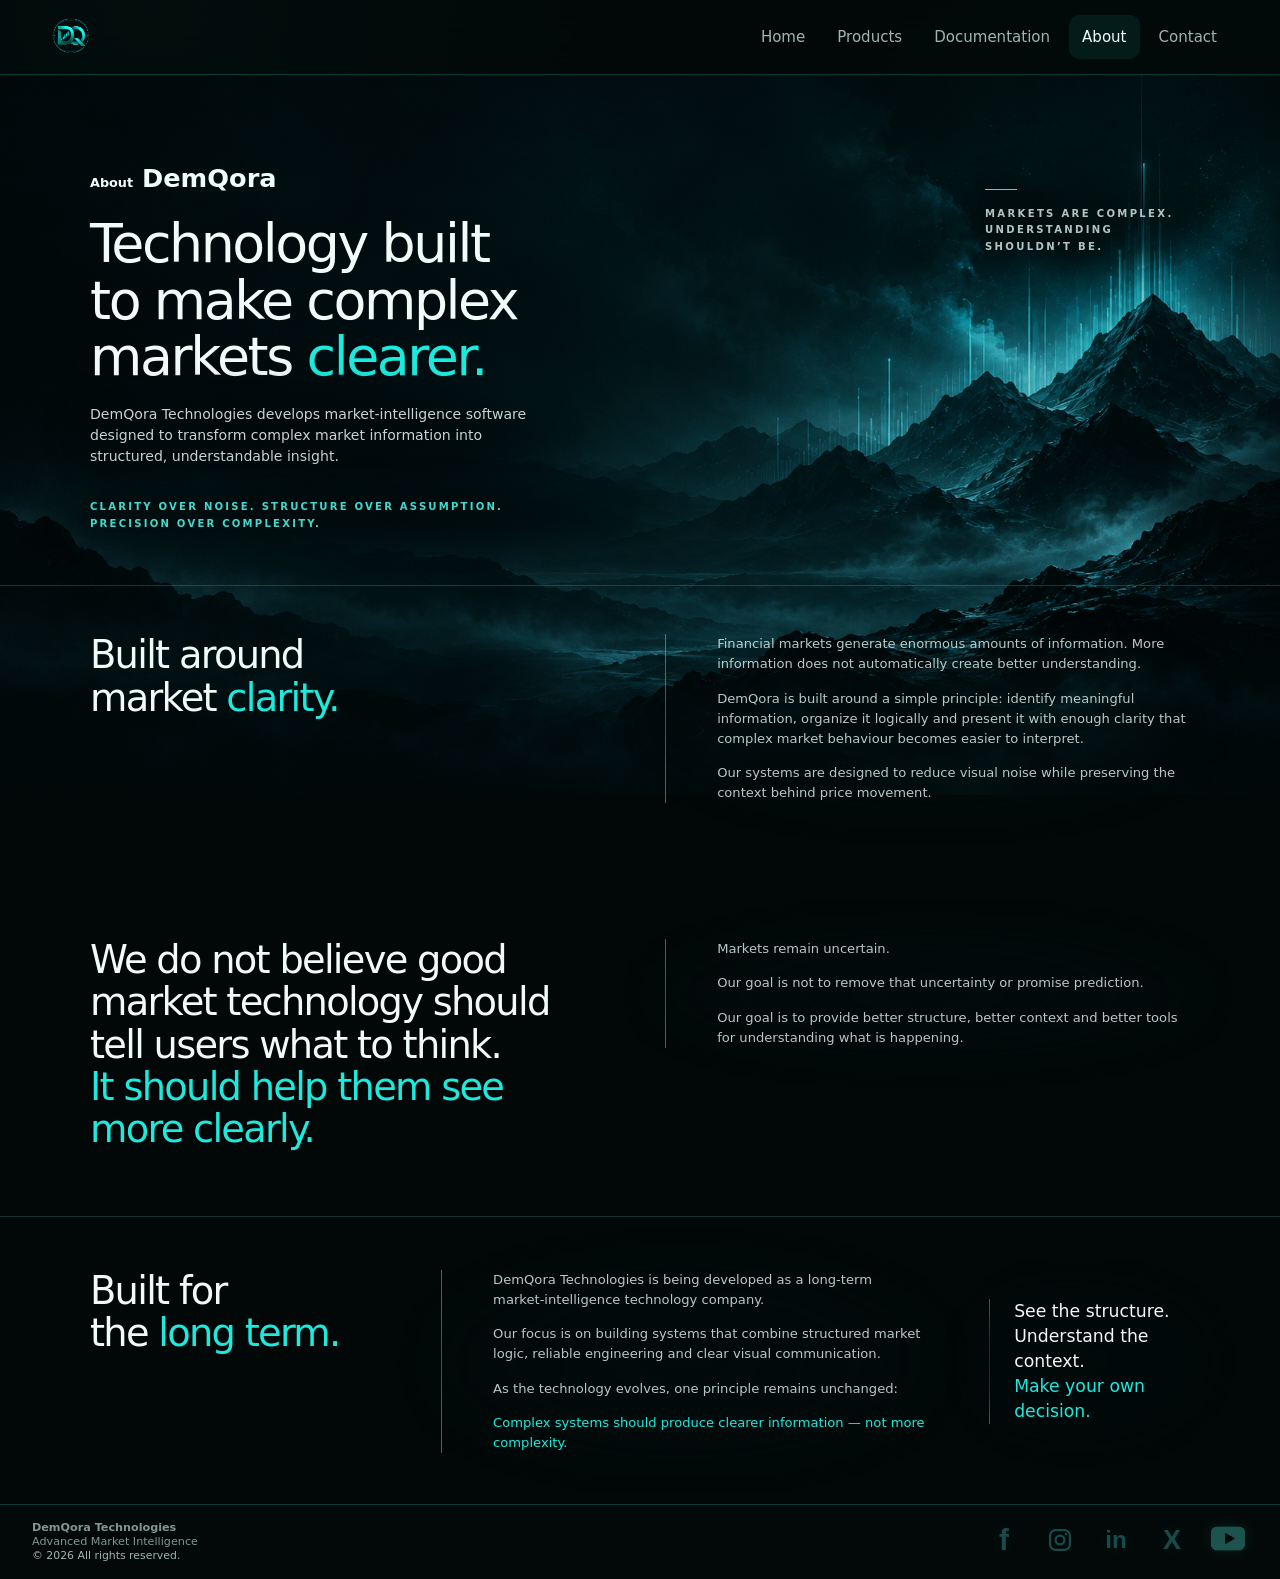
==== about/index.html @ bd34cdde "Disable Products parallax and slow About further" ====
<!doctype html>
<html lang="en">
<head>
  <meta charset="utf-8">
  <meta name="viewport" content="width=device-width, initial-scale=1">

  <title>About | DemQora Technologies</title>

  <meta
    name="description"
    content="DemQora Technologies builds market-intelligence systems that turn complex information into clearer understanding.">

  <meta name="theme-color" content="#030909">

  <link rel="icon" href="../assets/img/demqora-logo.png">

  <!-- Shared site styles -->
  <link rel="stylesheet" href="../assets/css/styles.css?v=202609212350">

  <!-- About-only correction:
       keeps the original cinematic About background from styles.css,
       restores the text clouds, and normalizes the header. -->
  <link rel="stylesheet" href="../assets/css/about.css?v=202609290045">
  <link rel="stylesheet" href="../assets/css/mobile.css?v=20260930-desktop-safety">
</head>

<body>

<header class="site-header">
  <div class="container navbar">

    <a
      class="brand"
      href="../"
      aria-label="DemQora Technologies Home">
      <img
        src="../assets/img/demqora-logo.png"
        alt="DemQora DQ logo">
    </a>

    <button
      class="menu-toggle"
      aria-expanded="false"
      aria-controls="main-nav">
      Menu
    </button>

    <nav id="main-nav" class="nav-links">

      <a href="../">
        Home
      </a>

      <div class="nav-products">

        <a href="../products/">
          Products
        </a>

        <div class="submenu">
          <a href="../products/ms-1-1/">
            MS 1.1 — Market Structure Multi-Timeframe Chart
          </a>
        </div>

      </div>

      <a href="../documentation/">
        Documentation
      </a>

      <a href="./" aria-current="page">
        About
      </a>

      <a href="../contact/">
        Contact
      </a>

    </nav>

  </div>
</header>


<main class="about-page about-reference-layout">

  <section class="about-cinema-hero">

    <div class="about-ref-container about-hero-grid">

      <div class="about-cinema-copy">

        <div class="about-brand-title">
          <span class="about-title-word">About</span>
          <span class="about-title-brand">DemQora</span>
        </div>

        <h1>
          <span>Technology built</span>
          <span>to make complex</span>
          <span>markets <em>clearer.</em></span>
        </h1>

        <p>
          DemQora Technologies develops market-intelligence software
          designed to transform complex market information into
          structured, understandable insight.
        </p>

        <p class="about-principle-line">
          Clarity over noise. Structure over assumption.<br>
          Precision over complexity.
        </p>

      </div>


      <aside class="about-hero-note">

        <span></span>

        <p>
          Markets are complex.<br>
          Understanding<br>
          shouldn’t be.
        </p>

      </aside>

    </div>

  </section>


  <section class="about-ref-section about-ref-approach">

    <div class="about-ref-container about-ref-split">

      <h2>
        Built around<br>
        market <em>clarity.</em>
      </h2>

      <div class="about-ref-copy">

        <p>
          Financial markets generate enormous amounts of information.
          More information does not automatically create better understanding.
        </p>

        <p>
          DemQora is built around a simple principle: identify meaningful
          information, organize it logically and present it with enough
          clarity that complex market behaviour becomes easier to interpret.
        </p>

        <p>
          Our systems are designed to reduce visual noise while preserving
          the context behind price movement.
        </p>

      </div>

    </div>

  </section>


  <section class="about-ref-section about-ref-philosophy">

    <div class="about-ref-container about-ref-split">

      <h2>
        <span>We do not believe good</span>
        <span>market technology should</span>
        <span>tell users what to think.</span>
        <span><em>It should help them see</em></span>
        <span><em>more clearly.</em></span>
      </h2>

      <div class="about-ref-copy">

        <p>
          Markets remain uncertain.
        </p>

        <p>
          Our goal is not to remove that uncertainty or promise prediction.
        </p>

        <p>
          Our goal is to provide better structure, better context and
          better tools for understanding what is happening.
        </p>

      </div>

    </div>

  </section>


  <section class="about-ref-section about-ref-direction">

    <div class="about-ref-container about-direction-grid">

      <h2>
        Built for<br>
        the <em>long term.</em>
      </h2>

      <div class="about-ref-copy">

        <p>
          DemQora Technologies is being developed as a long-term
          market-intelligence technology company.
        </p>

        <p>
          Our focus is on building systems that combine structured
          market logic, reliable engineering and clear visual communication.
        </p>

        <p>
          As the technology evolves, one principle remains unchanged:
        </p>

        <p class="about-direction-principle">
          Complex systems should produce clearer information —
          not more complexity.
        </p>

      </div>


      <p class="about-decision-line">
        See the structure.<br>
        Understand the context.<br>
        <em>Make your own decision.</em>
      </p>

    </div>

  </section>

</main>


<footer class="site-footer">

  <div class="container footer-row">

    <div>

      <strong>
        DemQora Technologies
      </strong>

      <div>
        Advanced Market Intelligence
      </div>

      <div class="small">
        © <span data-year></span> All rights reserved.
      </div>

    </div>


    <div class="social-grid footer-social">

      <a
        class="social-card"
        href="https://www.facebook.com/DemQora"
        target="_blank"
        rel="noopener">
        Facebook
      </a>

      <a
        class="social-card"
        href="https://www.instagram.com/demqora/"
        target="_blank"
        rel="noopener">
        Instagram
      </a>

      <a
        class="social-card"
        href="https://www.linkedin.com/company/145012898/"
        target="_blank"
        rel="noopener">
        LinkedIn
      </a>

      <a
        class="social-card"
        href="https://x.com/DemQora"
        target="_blank"
        rel="noopener">
        X
      </a>

      <a
        class="social-card"
        href="https://www.youtube.com/@DemQora"
        target="_blank"
        rel="noopener">
        YouTube
      </a>

    </div>

  </div>

</footer>


<script src="../assets/js/main.js"></script>

<script>
(() => {
  const page = document.querySelector('.about-reference-layout');

  if (!page)
    return;

  const isMobile = () => window.matchMedia('(max-width: 760px)').matches;

  const updateParallax = () => {
    if (isMobile()) {
      page.style.setProperty('--about-parallax', '0px');
      return;
    }

    page.style.setProperty(
      '--about-parallax',
      (window.scrollY * -0.007).toFixed(1) + 'px'
    );
  };

  updateParallax();

  window.addEventListener(
    'scroll',
    updateParallax,
    { passive: true }
  );
})();
</script>

</body>
</html>
---- assets/css/styles.css ----
:root {
  --bg: #030909;
  --bg-soft: #071111;
  --panel: rgba(9, 24, 23, .78);
  --panel-strong: #0a1716;
  --line: rgba(31, 238, 218, .22);
  --line-strong: rgba(31, 238, 218, .48);
  --cyan: #16ead7;
  --cyan-2: #58fff0;
  --text: #effffb;
  --muted: #9eb6b2;
  --max: 1180px;
  --radius: 18px;
  --shadow: 0 24px 80px rgba(0,0,0,.38);
}
* { box-sizing: border-box; }
html { scroll-behavior: smooth; }
body {
  margin: 0;
  color: var(--text);
  background:
    radial-gradient(circle at 12% 0%, rgba(22,234,215,.12), transparent 28rem),
    radial-gradient(circle at 88% 18%, rgba(22,234,215,.07), transparent 24rem),
    var(--bg);
  font-family: Inter, ui-sans-serif, system-ui, -apple-system, BlinkMacSystemFont, "Segoe UI", sans-serif;
  line-height: 1.6;
}
a { color: inherit; text-decoration: none; }
img { display: block; max-width: 100%; }
button, a { -webkit-tap-highlight-color: transparent; }
.container { width: min(calc(100% - 36px), var(--max)); margin: 0 auto; }
.skip-link { position:absolute; left:-999px; top:auto; }
.skip-link:focus { left:16px; top:16px; z-index:999; background:#fff; color:#000; padding:10px 14px; border-radius:8px; }
.site-header {
  position: sticky; top: 0; z-index: 50;
  backdrop-filter: blur(18px);
  background: rgba(3,9,9,.82);
  border-bottom: 1px solid var(--line);
}
.navbar { min-height: 74px; display:flex; align-items:center; justify-content:space-between; gap:24px; }
.brand { display:flex; align-items:center; gap:12px; font-weight:750; letter-spacing:.01em; }
.brand img { width:42px; height:42px; border-radius:0; box-shadow:none; background:transparent; object-fit:contain; mix-blend-mode:screen; }
.brand span { white-space:nowrap; }
.nav-links { display:flex; gap:6px; align-items:center; }
.nav-links a { color:var(--muted); padding:10px 13px; border-radius:10px; font-size:.94rem; }
.nav-links a:hover, .nav-links a[aria-current="page"] { color:var(--text); background:rgba(22,234,215,.08); }
.nav-products { position:relative; }
.nav-products .submenu {
  position:absolute; top:100%; left:0; min-width:240px; padding:9px; display:none;
  background:#071211; border:1px solid var(--line); border-radius:14px; box-shadow:var(--shadow);
}
.nav-products:hover .submenu, .nav-products:focus-within .submenu { display:block; }
.nav-products .submenu a { display:block; }
.menu-toggle { display:none; border:1px solid var(--line); color:var(--text); background:transparent; border-radius:10px; padding:8px 11px; font:inherit; }
.hero { padding: 34px 0 74px; }
.company-hero { position:relative; min-height:clamp(620px,82vh,920px); padding:0; overflow:hidden; isolation:isolate; }
.company-hero-media { position:absolute; inset:0; z-index:-2; }
.company-hero-media img { width:100%; height:100%; object-fit:cover; opacity:.72; filter:saturate(.92) contrast(.96); }
.company-hero-media::after { content:''; position:absolute; inset:0; background:radial-gradient(ellipse at center, transparent 38%, rgba(3,9,9,.18) 68%, #030909 100%), linear-gradient(90deg,rgba(3,9,9,.82),rgba(3,9,9,.2) 58%,rgba(3,9,9,.7)); }
.company-hero-overlay { min-height:inherit; display:flex; align-items:flex-end; padding-bottom:clamp(34px,6vh,70px); }
.company-hero .hero-copy { max-width:none; width:100%; margin-left:0; display:grid; grid-template-columns:minmax(0,1fr) minmax(280px,.85fr); align-items:end; gap:28px; }
.company-hero h1 { grid-column:1; max-width:620px; margin:0; color:rgba(224,247,243,.78); font-size:clamp(1.65rem,2.35vw,3rem); line-height:1.08; letter-spacing:-.035em; text-shadow:0 0 26px rgba(111,239,226,.14); }
.company-hero .lead { grid-column:1; max-width:500px; margin:12px 0 0; color:rgba(118,227,215,.78); font-size:clamp(.9rem,1vw,1.05rem); letter-spacing:.06em; text-transform:uppercase; text-align:left; }
.hero-visual { position:relative; overflow:hidden; border:0; border-radius:24px; box-shadow:var(--shadow); min-height:430px; background:#020606; }
.home-banner { overflow:hidden; border:0; border-radius:24px; margin-bottom:28px; box-shadow:0 24px 80px rgba(0,0,0,.28); }
.home-banner img { width:100%; display:block; }
.hero-visual img { width:100%; height:100%; min-height:430px; object-fit:cover; opacity:.72; }
.hero-overlay { position:absolute; inset:0; display:flex; align-items:center; background:linear-gradient(90deg, rgba(2,7,7,.84), rgba(2,7,7,.34) 58%, rgba(2,7,7,.5)); }
.hero-copy { width:min(720px, 84%); margin-left:clamp(24px, 5vw, 74px); }
.eyebrow { color:var(--cyan); text-transform:uppercase; letter-spacing:.18em; font-size:.78rem; font-weight:750; }
h1,h2,h3 { margin:0 0 .6em; line-height:1.12; letter-spacing:-.025em; }
h1 { font-size:clamp(2.6rem, 7vw, 5.7rem); }
h2 { font-size:clamp(2rem, 4vw, 3.4rem); }
h3 { font-size:1.25rem; }
.lead { color:#d7ebe7; font-size:clamp(1.05rem, 2vw, 1.3rem); max-width:760px; }
.hero-copy .lead { max-width:620px; }
.actions { display:flex; flex-wrap:wrap; gap:12px; margin-top:28px; }
.btn { display:inline-flex; align-items:center; justify-content:center; min-height:46px; padding:0 18px; border-radius:12px; border:0; font-weight:720; font-size:.94rem; }
.btn.primary { color:#00110e; background:linear-gradient(135deg,var(--cyan-2),var(--cyan)); box-shadow:0 0 34px rgba(22,234,215,.16); }
.btn.secondary { color:var(--cyan-2); background:rgba(22,234,215,.05); }
.btn.disabled { color:#6f8782; background:rgba(255,255,255,.02); cursor:default; }
.section { padding:80px 0; }
.section.compact { padding:56px 0; }
.section-head { max-width:820px; margin-bottom:34px; }
.section-head p, .card p, .prose p { color:var(--muted); }
.grid { display:grid; gap:18px; }
.grid-2 { grid-template-columns:repeat(2, minmax(0,1fr)); }
.grid-3 { grid-template-columns:repeat(3, minmax(0,1fr)); }
.card { border:0; background:linear-gradient(180deg, rgba(10,25,24,.85), rgba(5,14,13,.82)); border-radius:var(--radius); padding:25px; box-shadow:0 12px 44px rgba(0,0,0,.16); }
.card:hover { border-color:rgba(31,238,218,.4); transform:translateY(-2px); transition:.2s ease; }
.icon-box { width:42px; height:42px; border:1px solid var(--line-strong); border-radius:12px; display:grid; place-items:center; color:var(--cyan-2); margin-bottom:18px; font-weight:800; }
.product-card { overflow:hidden; padding:0; }
.product-card .image { aspect-ratio:16/7; background:transparent; border:0; }
.product-card .image img { width:100%; height:100%; object-fit:cover; }
.product-card .body { padding:28px; }
.product-card .status { color:var(--cyan); font-weight:700; font-size:.82rem; text-transform:uppercase; letter-spacing:.1em; }
.product-shot { border:0; background:transparent; border-radius:18px; padding:12px; box-shadow:var(--shadow); }
.product-shot img { width:100%; border-radius:0; opacity:.9; mix-blend-mode:screen; mask-image:linear-gradient(90deg,transparent 0%,#000 8%,#000 92%,transparent 100%); }
.product-hero-media { padding-top:24px; }
.ms-product-hero { padding:86px 0 10px; overflow:hidden; }
.ms-hero-layout { display:grid; grid-template-columns:minmax(0,.92fr) minmax(520px,1.08fr); align-items:center; gap:clamp(34px,5vw,76px); min-height:520px; }
.ms-hero-copy { position:relative; z-index:2; }
.ms-hero-visual { position:relative; z-index:1; margin-right:-4vw; transform:perspective(1200px) rotateY(-7deg) rotateZ(3deg) skewY(-1deg); transform-origin:center center; filter:drop-shadow(0 34px 72px rgba(0,0,0,.42)); }
.ms-hero-visual img { width:min(860px,56vw); max-width:none; opacity:.92; mix-blend-mode:screen; mask-image:radial-gradient(ellipse at center,#000 48%,rgba(0,0,0,.82) 62%,rgba(0,0,0,.34) 78%,transparent 100%); -webkit-mask-image:radial-gradient(ellipse at center,#000 48%,rgba(0,0,0,.82) 62%,rgba(0,0,0,.34) 78%,transparent 100%); }
.ms-hero-visual::before { content:''; position:absolute; inset:-10%; background:radial-gradient(ellipse at center,rgba(22,234,215,.13),transparent 68%); filter:blur(26px); z-index:-1; }
.product-hero-media { display:none; }

.home-tagline { max-width:760px; margin:0 auto 24px; opacity:.92; filter:drop-shadow(0 12px 34px rgba(0,0,0,.28)); }
.home-tagline img { width:100%; mix-blend-mode:screen; }
.product-hero-media .product-shot { max-width:1080px; margin:0 auto; }
.panel-pair { display:grid; grid-template-columns:repeat(2,minmax(0,1fr)); gap:36px; align-items:center; width:min(120%, calc(100vw - 36px)); margin-inline:auto; padding:10px 0 20px; }
.panel-card { padding:0; background:transparent; box-shadow:none; }
.panel-card.basic { transform:rotate(-1.5deg); }
.panel-card.custom { transform:rotate(1.5deg); }
.panel-card img { width:100%; aspect-ratio:16/10; object-fit:contain; background:transparent; opacity:.94; mix-blend-mode:normal; mask-image:none; }
.panel-card figcaption { color:var(--cyan-2); font-size:.86rem; font-weight:700; letter-spacing:.08em; text-transform:uppercase; padding:13px 4px 2px; }
.preset-grid { display:grid; grid-template-columns:repeat(5,minmax(0,1fr)); gap:12px; margin-top:34px; }
.preset { min-height:168px; padding:18px; border:1px solid var(--line); border-radius:14px; background:rgba(22,234,215,.035); }
.preset strong { display:block; color:var(--cyan-2); font-size:1.05rem; margin-bottom:9px; }
.preset span { color:var(--muted); font-size:.9rem; line-height:1.55; }
.custom-preset { border-color:var(--line-strong); background:rgba(22,234,215,.07); }
.stat-strip { display:grid; grid-template-columns:repeat(3,1fr); border:0; border-radius:16px; overflow:hidden; }
.stat { padding:20px; background:rgba(22,234,215,.03); border-right:1px solid var(--line); }
.stat:last-child { border-right:0; }
.stat strong { display:block; color:var(--cyan-2); }
.page-hero { padding:86px 0 44px; border-bottom:1px solid var(--line); background:linear-gradient(180deg, rgba(22,234,215,.055), transparent); }
.breadcrumb { color:#78928d; font-size:.9rem; margin-bottom:16px; }
.breadcrumb a { color:var(--muted); }
.feature-list { display:grid; grid-template-columns:repeat(2,minmax(0,1fr)); gap:14px; }
.feature { padding:18px 20px; border-left:2px solid var(--cyan); background:rgba(22,234,215,.035); border-radius:0 12px 12px 0; }
.feature strong { display:block; margin-bottom:5px; }
.notice { border:0; background:rgba(22,234,215,.055); border-radius:16px; padding:22px; color:#cfe9e4; }
.doc-list { display:grid; gap:12px; }
.doc-row { display:flex; justify-content:space-between; gap:20px; align-items:center; padding:20px; border:1px solid var(--line); border-radius:14px; background:rgba(255,255,255,.015); }
.doc-row span:last-child { color:#718984; font-size:.9rem; }
.social-grid { display:grid; grid-template-columns:repeat(5,minmax(0,1fr)); gap:12px; }
.social-card { text-align:center; border:1px solid var(--line); border-radius:14px; padding:20px 10px; background:rgba(255,255,255,.015); color:var(--muted); }
.social-card:hover { color:var(--cyan-2); border-color:var(--line-strong); }
.social-card { border:0; padding:14px 10px; background:transparent; font-size:0; min-height:72px; display:grid; place-items:center; }
.social-card:hover { border:0; background:transparent; transform:translateY(-3px); }
.social-card::before { font-size:2.5rem; line-height:1; font-weight:800; transition:transform .2s ease, filter .2s ease; }
.social-card:hover::before { filter:brightness(1.2); }
.social-card:nth-child(1)::before { content:'f'; color:#1877F2; font-family:Arial,sans-serif; }
.social-card:nth-child(2)::before { content:'â—Ž'; color:#E4405F; background:linear-gradient(135deg,#F58529,#DD2A7B,#8134AF,#515BD4); -webkit-background-clip:text; background-clip:text; -webkit-text-fill-color:transparent; }
.social-card:nth-child(3)::before { content:'in'; color:#0A66C2; font-family:Arial,sans-serif; font-size:1.95rem; }
.social-card:nth-child(4)::before { content:'ð•'; color:#fff; }
.social-card:nth-child(5)::before { content:'â–¶'; color:#FF0000; font-size:2rem; }
.social-card:nth-child(2)::before { content:''; width:42px; height:42px; background:linear-gradient(135deg,#F58529,#DD2A7B 48%,#8134AF 76%,#515BD4); -webkit-mask:url("data:image/svg+xml,%3Csvg xmlns='http://www.w3.org/2000/svg' viewBox='0 0 24 24'%3E%3Crect x='3' y='3' width='18' height='18' rx='5' fill='none' stroke='black' stroke-width='2'/%3E%3Ccircle cx='12' cy='12' r='4' fill='none' stroke='black' stroke-width='2'/%3E%3Ccircle cx='17.5' cy='6.5' r='1.2' fill='black'/%3E%3C/svg%3E") center/contain no-repeat; mask:url("data:image/svg+xml,%3Csvg xmlns='http://www.w3.org/2000/svg' viewBox='0 0 24 24'%3E%3Crect x='3' y='3' width='18' height='18' rx='5' fill='none' stroke='black' stroke-width='2'/%3E%3Ccircle cx='12' cy='12' r='4' fill='none' stroke='black' stroke-width='2'/%3E%3Ccircle cx='17.5' cy='6.5' r='1.2' fill='black'/%3E%3C/svg%3E") center/contain no-repeat; }
.social-card:nth-child(5)::before { content:''; width:48px; height:34px; background:#FF0000; -webkit-mask:url("data:image/svg+xml,%3Csvg xmlns='http://www.w3.org/2000/svg' viewBox='0 0 24 24'%3E%3Cpath d='M23.5 6.2a3 3 0 0 0-2.1-2.1C19.5 3.6 12 3.6 12 3.6s-7.5 0-9.4.5A3 3 0 0 0 .5 6.2 31 31 0 0 0 0 12a31 31 0 0 0 .5 5.8 3 3 0 0 0 2.1 2.1c1.9.5 9.4.5 9.4.5s7.5 0 9.4-.5a3 3 0 0 0 2.1-2.1A31 31 0 0 0 24 12a31 31 0 0 0-.5-5.8Z' fill='black'/%3E%3Cpath d='m10 8 6 4-6 4Z' fill='white'/%3E%3C/svg%3E") center/contain no-repeat; mask:url("data:image/svg+xml,%3Csvg xmlns='http://www.w3.org/2000/svg' viewBox='0 0 24 24'%3E%3Cpath d='M23.5 6.2a3 3 0 0 0-2.1-2.1C19.5 3.6 12 3.6 12 3.6s-7.5 0-9.4.5A3 3 0 0 0 .5 6.2 31 31 0 0 0 0 12a31 31 0 0 0 .5 5.8 3 3 0 0 0 2.1 2.1c1.9.5 9.4.5 9.4.5s7.5 0 9.4-.5a3 3 0 0 0 2.1-2.1A31 31 0 0 0 24 12a31 31 0 0 0-.5-5.8Z' fill='black'/%3E%3Cpath d='m10 8 6 4-6 4Z' fill='white'/%3E%3C/svg%3E") center/contain no-repeat; }
.social-card:nth-child(5)::before { content:''; width:48px; height:34px; background:url("data:image/svg+xml,%3Csvg xmlns='http://www.w3.org/2000/svg' viewBox='0 0 48 34'%3E%3Crect width='48' height='34' rx='8' fill='%23FF0000'/%3E%3Cpath d='m20 9 14 8-14 8Z' fill='white'/%3E%3C/svg%3E") center/contain no-repeat; }
.social-card:nth-child(5)::after { content:''; position:absolute; width:0; height:0; border-top:7px solid transparent; border-bottom:7px solid transparent; border-left:11px solid #fff; transform:translateX(2px); }
.social-card:nth-child(5) { position:relative; }
.social-card.pending { opacity:.65; cursor:default; }
.site-footer { margin-top:60px; border-top:1px solid var(--line); padding:36px 0 50px; color:#809792; font-size:.9rem; }
.footer-row { display:flex; gap:24px; justify-content:space-between; align-items:flex-start; }
.footer-links { display:flex; gap:14px; flex-wrap:wrap; }
.footer-links a:hover { color:var(--cyan-2); }
.footer-social { display:flex; gap:8px; align-items:center; }
.footer-social .social-card { min-height:34px; width:34px; padding:0; }
.footer-social .social-card::before { font-size:1.35rem; }
.small { font-size:.9rem; color:var(--muted); }
.tag { display:inline-flex; padding:6px 9px; border-radius:999px; border:1px solid var(--line); color:var(--cyan-2); font-size:.76rem; margin:4px 6px 4px 0; }
@media (max-width: 900px) {
  .menu-toggle { display:block; }
  .nav-links { display:none; position:absolute; left:18px; right:18px; top:68px; flex-direction:column; align-items:stretch; padding:12px; background:#06100f; border:1px solid var(--line); border-radius:14px; box-shadow:var(--shadow); }
  .nav-links.open { display:flex; }
  .nav-products .submenu { display:block; position:static; min-width:0; box-shadow:none; border:0; border-left:1px solid var(--line); margin-left:14px; padding:4px 0 4px 8px; background:transparent; }
  .grid-3 { grid-template-columns:1fr 1fr; }
  .social-grid { grid-template-columns:repeat(2,1fr); }
  .preset-grid { grid-template-columns:repeat(2,minmax(0,1fr)); }
  .hero-visual, .hero-visual img { min-height:520px; }
  .hero-overlay { background:linear-gradient(180deg,rgba(2,7,7,.48),rgba(2,7,7,.88) 48%); align-items:flex-end; padding-bottom:44px; }
  .hero-copy { margin-left:28px; width:calc(100% - 56px); }
  .company-hero .hero-copy { margin-left:28px; width:calc(100% - 56px); }
  .company-hero .hero-copy { grid-template-columns:1fr; gap:14px; }
  .company-hero h1, .company-hero .lead { grid-column:1; margin-left:0; margin-right:0; }
}
@media (max-width: 640px) {
  .container { width:min(calc(100% - 24px), var(--max)); }
  .brand span { font-size:.9rem; }
  .grid-2, .grid-3, .feature-list { grid-template-columns:1fr; }
  .section { padding:58px 0; }
  .page-hero { padding:60px 0 34px; }
  .ms-hero-layout { grid-template-columns:1fr; min-height:auto; gap:28px; }
  .ms-hero-visual { margin:8px auto 0; transform:perspective(900px) rotateY(-5deg) rotateZ(2deg); }
  .ms-hero-visual img { width:min(100%,760px); }

  .hero { padding-top:18px; }
  .hero-visual, .hero-visual img { min-height:560px; }
  h1 { font-size:2.7rem; }
  .company-hero h1 { font-size:clamp(2.3rem,10vw,3.6rem); }
  .stat-strip { grid-template-columns:1fr; }
  .stat { border-right:0; border-bottom:1px solid var(--line); }
  .stat:last-child { border-bottom:0; }
  .doc-row { align-items:flex-start; flex-direction:column; }
  .footer-row { flex-direction:column; }
  .panel-pair { grid-template-columns:1fr; gap:28px; width:100%; padding-inline:0; }
  .panel-card.basic, .panel-card.custom { transform:none; }
  .panel-card img { aspect-ratio:auto; }
  .preset-grid { grid-template-columns:1fr; }
}

/* About reference composition â€” cinematic mountain scene with editorial copy. */
.about-reference-layout {
  --about-cyan: #1de9dc;
  position: relative;
  isolation: isolate;
  overflow: clip;
  color: #eaf9f6;
  background-color: #020808 !important;
  background-image:
    linear-gradient(90deg, rgba(2, 8, 8, .22) 0%, rgba(2, 8, 8, .05) 48%, rgba(2, 8, 8, .24) 100%),
    linear-gradient(180deg, rgba(2, 8, 8, .04) 0%, rgba(2, 8, 8, .14) 100%),
    url("../img/about-cinematic-bg.png") !important;
  background-position: top center !important;
  background-size: 100% 100% !important;
  background-repeat: no-repeat !important;
  background-attachment: scroll !important;
}

.about-reference-layout::before,
.about-reference-layout::after,
.about-reference-layout .about-hero::before,
.about-reference-layout .about-hero::after { display: none !important; }

.about-reference-layout .about-ref-container {
  width: min(calc(100% - 10rem), 1100px);
  margin-inline: auto;
}

.about-reference-layout h1,
.about-reference-layout h2,
.about-reference-layout h3,
.about-reference-layout p { margin: 0; }

.about-reference-layout em { color: var(--about-cyan); font-style: normal; }

.about-reference-layout .about-cinema-hero {
  min-height: 460px !important;
  padding: clamp(4.75rem, 7vw, 6.6rem) 0 3.3rem !important;
  border: 0 !important;
  border-bottom: 1px solid rgba(111, 238, 226, .19) !important;
  background: transparent !important;
}

.about-reference-layout .about-hero-grid {
  display: grid;
  grid-template-columns: minmax(0, 530px) minmax(170px, 1fr);
  gap: 6vw;
  align-items: start;
}

.about-reference-layout .about-cinema-copy { max-width: 530px; }

.about-reference-layout h1 {
  max-width: 15.5ch !important;
  color: #f1fbf9 !important;
  font-size: clamp(2.05rem, 4.2vw, 3.5rem) !important;
  font-weight: 400 !important;
  letter-spacing: -.045em !important;
  line-height: 1.05 !important;
}

.about-reference-layout h1 > span,
.about-reference-layout .about-ref-philosophy h2 > span { display: block; white-space: nowrap; }

.about-reference-layout .about-cinema-copy > p:not(.about-principle-line) {
  max-width: 450px;
  margin-top: 1.15rem;
  color: rgba(231, 246, 242, .86);
  font-size: clamp(.88rem, 1.05vw, 1.05rem);
  line-height: 1.5;
}

.about-reference-layout .about-principle-line {
  margin-top: 2rem !important;
  color: rgba(73, 232, 219, .93) !important;
  font-size: .63rem !important;
  font-weight: 700;
  letter-spacing: .22em;
  line-height: 1.65 !important;
  text-transform: uppercase;
}

.about-reference-layout .about-hero-note {
  justify-self: end;
  width: min(100%, 205px);
  margin-top: 1.5rem;
  color: rgba(220, 243, 240, .8);
}

.about-reference-layout .about-hero-note span {
  display: block;
  width: 32px;
  height: 1px;
  margin-bottom: 1rem;
  background: var(--about-cyan);
}

.about-reference-layout .about-hero-note p {
  font-size: .63rem;
  font-weight: 700;
  letter-spacing: .23em;
  line-height: 1.65;
  text-transform: uppercase;
}

.about-reference-layout .about-ref-section {
  min-height: 300px;
  padding: 3.3rem 0 !important;
  border: 0 !important;
  background: transparent !important;
}

.about-reference-layout .about-ref-split {
  display: grid;
  grid-template-columns: minmax(250px, .9fr) minmax(0, 1fr);
  gap: clamp(3rem, 8vw, 7rem);
  align-items: start;
}

.about-reference-layout .about-ref-split h2,
.about-reference-layout .about-direction-grid > h2 {
  max-width: 11ch;
  color: #f0fbf8 !important;
  font-size: clamp(1.8rem, 3vw, 2.6rem) !important;
  font-weight: 400 !important;
  letter-spacing: -.045em !important;
  line-height: 1.1 !important;
}

.about-reference-layout .about-ref-copy {
  min-width: 0;
  max-width: 570px;
  padding-left: clamp(1.5rem, 4vw, 3.4rem);
  border-left: 1px solid rgba(144, 247, 236, .42);
}

.about-reference-layout .about-ref-copy p {
  color: rgba(223, 242, 239, .82);
  font-size: clamp(.82rem, .96vw, .98rem);
  line-height: 1.52;
}

.about-reference-layout .about-ref-copy p + p { margin-top: .9rem; }
.about-reference-layout .about-ref-approach { padding-top: 3rem !important; }
.about-reference-layout .about-ref-philosophy { min-height: 330px; }
.about-reference-layout .about-ref-philosophy h2 { max-width: 19ch; }

.about-reference-layout .about-ref-direction {
  min-height: 270px;
  padding-bottom: 3.2rem !important;
  border-top: 1px solid rgba(111, 238, 226, .18) !important;
}

.about-reference-layout .about-direction-grid {
  display: grid;
  grid-template-columns: minmax(210px, .8fr) minmax(330px, 1.35fr) minmax(185px, .56fr);
  gap: clamp(2.4rem, 5vw, 5rem);
  align-items: start;
}

.about-reference-layout .about-direction-grid .about-ref-copy { max-width: none; }
.about-reference-layout .about-direction-principle { color: var(--about-cyan) !important; font-weight: 500; }

.about-reference-layout .about-decision-line {
  align-self: center;
  margin: 0 !important;
  padding-left: 1.5rem;
  border-left: 1px solid rgba(144, 247, 236, .42);
  color: #edf8f6 !important;
  font-size: clamp(1rem, 1.35vw, 1.35rem) !important;
  line-height: 1.45 !important;
}

body:has(.about-reference-layout) .site-header {
  background: rgba(2, 8, 8, .76);
  border-bottom: 1px solid rgba(111, 238, 226, .2);
}

body:has(.about-reference-layout) .site-header .navbar { min-height: 62px; max-width: 1100px; }
body:has(.about-reference-layout) .site-header .brand img { width: 40px !important; height: 40px !important; border-radius: 0 !important; box-shadow: none !important; background: transparent !important; object-fit: contain !important; mix-blend-mode: screen; }
body:has(.about-reference-layout) .site-header .brand span { display: none !important; }

body:has(.about-reference-layout) .site-footer.about-reference-footer {
  margin: 0 !important;
  padding: 1.35rem 0 !important;
  border-top: 1px solid rgba(111, 238, 226, .18);
  background: rgba(1, 7, 7, .84);
}

.about-reference-footer .footer-inner {
  display: grid;
  grid-template-columns: 1fr auto 1fr;
  gap: 2rem;
  align-items: center;
}

.about-reference-footer .brand { justify-self: start; }
.about-reference-footer .brand span { display: inline !important; font-size: .76rem; }
.about-reference-footer nav { display: flex; gap: 1.45rem; justify-content: center; }
.about-reference-footer nav a,
.about-reference-footer small { color: rgba(220, 240, 237, .6); font-size: .65rem; }
.about-reference-footer nav a[aria-current="page"] { color: var(--about-cyan); padding-bottom: .45rem; border-bottom: 1px solid var(--about-cyan); }
.about-reference-footer small { justify-self: end; white-space: nowrap; }

@media (max-width: 800px) {
  .about-reference-layout { background-size: auto 100% !important; background-position: top center !important; }
  .about-reference-layout .about-ref-container { width: min(calc(100% - 2.5rem), 620px); }
  .about-reference-layout .about-cinema-hero { min-height: auto !important; padding: 4.5rem 0 4rem !important; }
  .about-reference-layout .about-hero-grid,
  .about-reference-layout .about-ref-split,
  .about-reference-layout .about-direction-grid { grid-template-columns: 1fr; gap: 2rem; }
  .about-reference-layout .about-hero-note { justify-self: start; margin-top: 0; }
  .about-reference-layout .about-ref-section { min-height: auto; padding: 3rem 0 !important; }
  .about-reference-layout .about-ref-copy { padding-left: 1.25rem; }
  .about-reference-layout h1 > span,
  .about-reference-layout .about-ref-philosophy h2 > span { white-space: normal; }
  .about-reference-layout .about-decision-line { margin-top: .4rem !important; }
  .about-reference-footer .footer-inner { grid-template-columns: 1fr; justify-items: start; }
  .about-reference-footer nav { flex-wrap: wrap; justify-content: flex-start; gap: .8rem 1.15rem; }
  .about-reference-footer small { justify-self: start; white-space: normal; }
}


/* High-resolution cinematic background â€” replaces the stretched low-resolution source. */
.about-reference-layout {
  background-image:
    linear-gradient(90deg, rgba(2, 8, 8, .22) 0%, rgba(2, 8, 8, .05) 48%, rgba(2, 8, 8, .24) 100%),
    linear-gradient(180deg, rgba(2, 8, 8, .04) 0%, rgba(2, 8, 8, .14) 100%),
    url("[data-uri][Trunc[Truncated]
---- assets/css/about.css ----
/*
  DemQora Technologies — About page correction
*/


/* =========================================================
   ABOUT TITLE
   ========================================================= */

.about-reference-layout .about-brand-title {
  font-size: clamp(1.5rem, 2vw, 2rem);
  font-weight: 700;
  line-height: 1.08;
  color: #effffb;
  margin: 0 0 24px;
}

.about-reference-layout .about-brand-title .about-title-word {
  font-size: .5em;
}

.about-reference-layout .about-brand-title .about-title-brand {
  font-size: 1em;
}


/* =========================================================
   ABOUT CINEMATIC BACKGROUND
   Less zoom — preserve full image width
   ========================================================= */

main.about-page.about-reference-layout {
  background-color: #020808 !important;

  background-image:
    linear-gradient(
      90deg,
      rgba(2, 8, 8, .22) 0%,
      rgba(2, 8, 8, .05) 48%,
      rgba(2, 8, 8, .24) 100%
    ),
    linear-gradient(
      180deg,
      rgba(2, 8, 8, .04) 0%,
      rgba(2, 8, 8, .14) 100%
    ),
    url("../img/about-cinematic-bg.png") !important;

  background-position:
  center top,
  center top,
  center var(--about-parallax, 0px) !important;

  background-size:
    100% auto,
    100% auto,
    100% auto !important;

  background-repeat:
    no-repeat,
    no-repeat,
    no-repeat !important;

  background-attachment:
    scroll,
    scroll,
    scroll !important;
}


/* =========================================================
   TRANSPARENT ABOUT SECTIONS
   ========================================================= */

.about-reference-layout .about-cinema-hero,
.about-reference-layout .about-ref-section,
.about-reference-layout .about-ref-approach,
.about-reference-layout .about-ref-philosophy,
.about-reference-layout .about-ref-direction {
  background: transparent !important;
}


/* =========================================================
   TEXT CLOUDS
   ========================================================= */

.about-reference-layout {
  --about-copy-cloud-core: rgba(1, 9, 10, .78);
  --about-copy-cloud-edge: rgba(1, 9, 10, 0);
}


.about-reference-layout .about-cinema-copy > p,
.about-reference-layout .about-hero-note,
.about-reference-layout .about-ref-copy,
.about-reference-layout .about-decision-line {
  position: relative;
  isolation: isolate;
  z-index: 0;
}


.about-reference-layout .about-cinema-copy > p::before,
.about-reference-layout .about-hero-note::before,
.about-reference-layout .about-ref-copy::before,
.about-reference-layout .about-decision-line::before {
  content: '';

  position: absolute;

  inset: -1rem -1.25rem;

  z-index: -1;

  border-radius: 999px;

  background:
    radial-gradient(
      ellipse at 42% 50%,
      var(--about-copy-cloud-core) 0%,
      rgba(1, 9, 10, .64) 50%,
      var(--about-copy-cloud-edge) 80%
    );

  filter: blur(12px);

  pointer-events: none;
}


/* Darker cloud behind longer text blocks */

.about-reference-layout .about-ref-copy::before {
  background:
    radial-gradient(
      ellipse at center,
      rgba(2, 12, 13, .86) 0%,
      rgba(2, 12, 13, .56) 42%,
      rgba(2, 12, 13, 0) 78%
    );
}


/* =========================================================
   HEADER
   Same as other pages
   ========================================================= */

body:has(.about-reference-layout) .site-header {
  background: rgba(3, 9, 9, .82) !important;

  border-bottom:
    1px solid var(--line) !important;
}


body:has(.about-reference-layout)
.site-header .container.navbar {
  width:
    min(calc(100% - 36px), var(--max)) !important;

  max-width: none !important;

  min-height: 74px !important;

  margin: 0 auto !important;

  display: flex !important;

  align-items: center !important;

  justify-content: space-between !important;

  gap: 24px !important;
}


body:has(.about-reference-layout)
.site-header .brand {
  position: static !important;

  display: flex !important;

  align-items: center !important;

  margin: 0 !important;

  transform: none !important;
}


body:has(.about-reference-layout)
.site-header .brand img {
  width: 42px !important;

  height: 42px !important;

  border-radius: 0 !important;

  box-shadow: none !important;

  background: transparent !important;

  object-fit: contain !important;

  mix-blend-mode: screen !important;
}


body:has(.about-reference-layout)
.site-header .brand span {
  display: none !important;
}


/* =========================================================
   FOOTER
   ========================================================= */

body:has(.about-reference-layout) .site-footer {
  margin-top: 0 !important;

  padding: 0 !important;

  min-height: 74px !important;
}


body:has(.about-reference-layout)
.site-footer > .container.footer-row {
  min-height: 74px !important;

  align-items: center !important;
}


body:has(.about-reference-layout)
.site-footer > .container.footer-row > div:first-child {
  font-size: .7rem !important;

  line-height: 1.25 !important;
}


body:has(.about-reference-layout)
.site-footer > .container.footer-row > div:first-child .small {
  font-size: .68rem !important;
}


body:has(.about-reference-layout)
.site-footer > .container {
  width: 100% !important;

  max-width: none !important;

  margin: 0 !important;

  padding-left: 32px !important;

  padding-right: 32px !important;
}


body:has(.about-reference-layout)
.site-footer .footer-row {
  justify-content: flex-start !important;
}


body:has(.about-reference-layout)
.site-footer .footer-social {
  margin-left: auto !important;
}


/* =========================================================
   FOOTER SOCIAL ICONS
   ========================================================= */

body:has(.about-reference-layout)
.footer-social {
  gap: 16px !important;

  align-items: center !important;
}


body:has(.about-reference-layout)
.footer-social .social-card {
  width: 40px !important;

  height: 40px !important;

  min-height: 40px !important;

  padding: 0 !important;

  display: grid !important;

  place-items: center !important;
}


body:has(.about-reference-layout)
.footer-social .social-card::before {
  display: block !important;

  width: 30px !important;

  height: 30px !important;

  font-size: 1.45rem !important;

  line-height: 30px !important;

  text-align: center !important;

  font-weight: 700 !important;

  filter:
    brightness(0)
    saturate(100%)
    invert(83%)
    sepia(26%)
    saturate(1010%)
    hue-rotate(124deg)
    brightness(94%)
    contrast(88%)
    drop-shadow(0 0 7px rgba(22,234,215,.2))
    !important;

  opacity: .3 !important;
}


body:has(.about-reference-layout)
.footer-social .social-card:nth-child(1)::before {
  transform: scale(1.28);
}


body:has(.about-reference-layout)
.footer-social .social-card:nth-child(2)::before {
  width: 30px !important;

  height: 30px !important;

  transform: scale(.88);
}


body:has(.about-reference-layout)
.footer-social .social-card:nth-child(3)::before {
  font-size: 1.35rem !important;

  transform: scale(1.12);
}


body:has(.about-reference-layout)
.footer-social .social-card:nth-child(4)::before {
  content: 'X' !important;

  font-family:
    Arial,
    sans-serif !important;

  color: #58fff0 !important;

  -webkit-text-fill-color:
    #58fff0 !important;

  font-size: 1.55rem !important;

  transform: scale(1.08);
}


body:has(.about-reference-layout)
.footer-social .social-card:nth-child(5)::before {
  content: '' !important;

  width: 38px !important;

  height: 27px !important;

  border: 0 !important;

  border-radius: 0 !important;

  background:
    url("data:image/svg+xml,%3Csvg xmlns='http://www.w3.org/2000/svg' viewBox='0 0 48 34'%3E%3Crect width='48' height='34' rx='9' fill='%2358fff0'/%3E%3Cpath d='m20 9 14 8-14 8Z' fill='%23030909'/%3E%3C/svg%3E")
    center / contain no-repeat !important;

  -webkit-mask: none !important;

  mask: none !important;

  opacity: .3 !important;

  filter:
    drop-shadow(
      0 0 7px rgba(88,255,240,.28)
    )
    !important;

  transform: scale(.9);
}


body:has(.about-reference-layout)
.footer-social .social-card:nth-child(5)::after {
  display: none !important;
}


/* =========================================================
   MOBILE
   ========================================================= */

@media (max-width: 800px) {

  main.about-page.about-reference-layout {
    background-position:
      center top,
      center top,
      center top !important;

    background-size:
      100% auto,
      100% auto,
      100% auto !important;

    background-attachment:
      scroll,
      scroll,
      scroll !important;
  }

}


@media (max-width: 640px) {

  body:has(.about-reference-layout)
  .site-footer > .container {
    padding-left: 20px !important;

    padding-right: 20px !important;
  }

}
---- assets/css/mobile.css ----
/* Final shared visual safety layer.
   Keep this file as the last stylesheet on every page. */
@media (max-width: 760px) {
  .site-footer .footer-social .social-card:nth-child(5)::before,
  .footer-social .social-card:nth-child(5)::before {
    content: "" !important;
    width: 34px !important;
    height: 24px !important;
    display: block !important;
    background: url("data:image/svg+xml,%3Csvg xmlns='http://www.w3.org/2000/svg' viewBox='0 0 48 34'%3E%3Crect width='48' height='34' rx='8' fill='%233c706b'/%3E%3Cpath d='m20 9 14 8-14 8Z' fill='%23020808'/%3E%3C/svg%3E") center / contain no-repeat !important;
    -webkit-mask: none !important;
    mask: none !important;
    -webkit-text-fill-color: transparent !important;
    color: transparent !important;
    opacity: .78 !important;
  }

  .site-footer .footer-social .social-card:nth-child(5)::after,
  .footer-social .social-card:nth-child(5)::after {
    content: none !important;
    display: none !important;
  }

  .site-footer .footer-social .social-card:nth-child(2)::before,
  .footer-social .social-card:nth-child(2)::before {
    background: #3c706b !important;
    -webkit-text-fill-color: transparent !important;
    color: transparent !important;
    opacity: .78 !important;
  }

  .site-footer .footer-social .social-card:nth-child(1)::before,
  .site-footer .footer-social .social-card:nth-child(3)::before,
  .site-footer .footer-social .social-card:nth-child(4)::before,
  .footer-social .social-card:nth-child(1)::before,
  .footer-social .social-card:nth-child(3)::before,
  .footer-social .social-card:nth-child(4)::before {
    color: #3c706b !important;
    -webkit-text-fill-color: #3c706b !important;
    background: transparent !important;
    opacity: .78 !important;
  }

  .company-hero-media::after {
    background:
      radial-gradient(ellipse at center, rgba(3,9,9,0) 34%, rgba(3,9,9,.28) 70%, #030909 100%),
      linear-gradient(90deg, rgba(3,9,9,.76), rgba(3,9,9,.10) 52%, rgba(3,9,9,.78)) !important;
  }

  main.about-page.about-reference-layout {
    background-position:
      center center,
      center center,
      center calc(50% + var(--about-parallax, 0px)) !important;
    background-size:
      100% 100%,
      100% 100%,
      cover !important;
  }
}

@media (max-width: 760px) {
  html,
  body {
    max-width: 100%;
    overflow-x: hidden;
  }

  body {
    background: #020808;
  }

  .container,
  .about-ref-container,
  .guide-container {
    width: min(calc(100% - 32px), var(--max, 1120px)) !important;
    margin-left: auto !important;
    margin-right: auto !important;
    padding-left: 0 !important;
    padding-right: 0 !important;
  }

  .site-header {
    min-height: 74px !important;
    background: rgba(2, 8, 8, .96) !important;
    border-bottom: 1px solid rgba(111, 238, 226, .16) !important;
  }

  .site-header .navbar,
  .site-header .container.navbar {
    min-height: 74px !important;
    display: flex !important;
    align-items: center !important;
    gap: 16px !important;
  }

  .site-header .brand {
    flex: 0 0 auto !important;
  }

  .site-header .brand img {
    width: 42px !important;
    height: 42px !important;
    background: transparent !important;
    box-shadow: none !important;
    border-radius: 0 !important;
    object-fit: contain !important;
  }

  .site-header .brand span {
    display: none !important;
  }

  .site-header .nav-links {
    flex: 1 1 auto !important;
    min-width: 0 !important;
    display: none !important;
    position: absolute !important;
    left: 16px !important;
    right: 16px !important;
    top: 68px !important;
    z-index: 30 !important;
    flex-direction: column !important;
    justify-content: flex-start !important;
    gap: 8px !important;
    padding: 12px !important;
    overflow: visible !important;
    white-space: normal !important;
    background: rgba(3, 14, 13, .98) !important;
    border: 1px solid rgba(111, 238, 226, .22) !important;
    border-radius: 14px !important;
    box-shadow: 0 18px 50px rgba(0, 0, 0, .42) !important;
    scrollbar-width: none;
  }

  .site-header .nav-links.open {
    display: flex !important;
  }

  .site-header .nav-links::-webkit-scrollbar {
    display: none;
  }

  .site-header .nav-links a {
    flex: 0 0 auto !important;
    padding: 9px 10px !important;
    font-size: .86rem !important;
  }

  .submenu {
    display: none !important;
  }

  body .site-footer {
    margin-top: 0 !important;
    min-height: 96px !important;
    height: auto !important;
    padding: 0 !important;
    overflow: visible !important;
    background: rgba(1, 7, 7, .92) !important;
    border-top: 1px solid rgba(111, 238, 226, .16) !important;
  }

  body:has(.about-reference-layout) .site-footer {
    min-height: 96px !important;
    padding: 0 !important;
  }

  body:has(.about-reference-layout) .site-footer > .container.footer-row {
    min-height: 96px !important;
    padding: 12px 0 !important;
  }

  body .site-footer > .container,
  body .site-footer > .container.footer-row,
  body .footer-row {
    width: min(calc(100% - 32px), var(--max, 1120px)) !important;
    min-height: 96px !important;
    margin-left: auto !important;
    margin-right: auto !important;
    padding: 12px 0 !important;
    display: grid !important;
    grid-template-columns: minmax(128px, 1fr) auto !important;
    align-items: center !important;
    gap: 12px !important;
  }

  .site-footer strong,
  .site-footer div,
  .site-footer .small {
    font-size: .68rem !important;
    line-height: 1.25 !important;
  }

  .site-footer strong {
    display: block !important;
    font-weight: 700 !important;
  }

  .site-footer .footer-social,
  .footer-social.social-grid,
  .site-footer .social-grid {
    display: flex !important;
    flex-wrap: nowrap !important;
    justify-content: flex-end !important;
    align-items: center !important;
    gap: 9px !important;
    min-width: 0 !important;
    margin: 0 !important;
  }

  .site-footer .social-card,
  .footer-social .social-card {
    width: 28px !important;
    height: 28px !important;
    min-height: 28px !important;
    padding: 0 !important;
    display: grid !important;
    place-items: center !important;
    overflow: visible !important;
    color: transparent !important;
    background: transparent !important;
    border: 0 !important;
    box-shadow: none !important;
    font-size: 0 !important;
  }

  .site-footer .social-card::before,
  .footer-social .social-card::before {
    color: rgba(86, 190, 181, .42) !important;
    opacity: 1 !important;
    filter: none !important;
    text-shadow: none !important;
    -webkit-text-stroke: 0 !important;
  }

  .site-footer .social-card::after,
  .footer-social .social-card::after {
    opacity: .42 !important;
  }

  .company-hero {
    min-height: calc(100svh - 170px) !important;
  }

  .company-hero-overlay {
    align-items: flex-start !important;
    padding-top: 64px !important;
    padding-bottom: 0 !important;
  }

  .company-hero .hero-copy {
    width: min(100%, 330px) !important;
    margin: 0 !important;
    display: block !important;
  }

  .company-hero h1 {
    font-size: clamp(1.65rem, 7.5vw, 2.4rem) !important;
    line-height: 1.08 !important;
    max-width: 12ch !important;
  }

  .company-hero .lead {
    margin-top: 10px !important;
    font-size: .72rem !important;
    letter-spacing: .08em !important;
  }

  .company-hero-media img {
    object-fit: contain !important;
    object-position: center 58% !important;
  }

  .page-hero {
    min-height: auto !important;
    padding: 46px 0 36px !important;
  }

  main .page-hero h1.brand-page-heading,
  .brand-page-heading {
    display: block !important;
    white-space: normal !important;
    font-size: clamp(3.4rem, 18vw, 5rem) !important;
    line-height: .9 !important;
    letter-spacing: -.06em !important;
    margin: 0 !important;
  }

  .brand-page-heading .brand-prefix,
  .brand-page-heading .brand-suffix {
    display: inline !important;
    font-size: 1em !important;
  }

  .brand-page-heading .brand-word,
  .brand-page-heading .page-word,
  main .page-hero h1.brand-page-heading .page-word {
    display: block !important;
    font-size: .58em !important;
    margin-left: 0 !important;
  }

  .products-background-page .section,
  .documentation-content,
  .section {
    padding-top: 34px !important;
    padding-bottom: 34px !important;
  }

  .product-card,
  .resource-card,
  .feature,
  .documentation-support,
  .distribution-box {
    border-radius: 18px !important;
  }

  .product-card {
    padding: 24px !important;
  }

  .product-title-row {
    align-items: center !important;
    gap: 10px !important;
  }

  .product-title-icon {
    width: .78em !important;
    height: .78em !important;
    margin-left: 0 !important;
  }

  .ms-hero-layout,
  .panel-pair,
  .feature-list,
  .documentation-grid,
  .about-hero-grid,
  .about-direction-grid {
    display: grid !important;
    grid-template-columns: 1fr !important;
    gap: 22px !important;
  }

  .ms-product-hero {
    padding: 46px 0 34px !important;
  }

  .ms-hero-copy h1,
  .guide-title,
  .about-cinema-hero h1,
  .contact-panel h1 {
    font-size: clamp(2.6rem, 13vw, 4.1rem) !important;
    line-height: .92 !important;
    letter-spacing: -.055em !important;
  }

  .ms-hero-visual,
  .product-shot,
  .panel-card {
    width: 100% !important;
    max-width: 100% !important;
    min-height: 0 !important;
    transform: none !important;
  }

  .ms-hero-visual img,
  .product-shot img,
  .panel-card img {
    display: block !important;
    width: 100% !important;
    height: auto !important;
    opacity: 1 !important;
  }

  .guide-page-shell {
    padding-top: 0 !important;
  }

  .guide-hero {
    padding: 38px 0 28px !important;
  }

  .guide-lead {
    font-size: 1rem !important;
    line-height: 1.55 !important;
  }

  .guide-pages {
    padding: 28px 0 42px !important;
  }

  .guide-stack {
    gap: 18px !important;
  }

  .guide-page {
    margin: 0 !important;
    border-radius: 14px !important;
  }

  .guide-page img {
    width: 100% !important;
    height: auto !important;
    display: block !important;
  }

  .about-cinema-hero {
    min-height: auto !important;
    padding: 54px 0 44px !important;
  }

  .about-ref-section {
    padding: 42px 0 !important;
  }

  .contact-page {
    min-height: calc(100svh - 170px) !important;
    padding: 48px 0 !important;
    display: grid !important;
    place-items: center !important;
  }

  .contact-panel {
    width: min(calc(100% - 32px), 460px) !important;
    padding: 28px 22px !important;
  }

  .contact-panel .social-grid {
    justify-content: center !important;
    gap: 12px !important;
  }

  /* Final mobile polish: keep icons monochrome and reduce oversized mobile headings. */
  .site-footer .footer-social .social-card::before,
  .site-footer .footer-social .social-card:nth-child(1)::before,
  .site-footer .footer-social .social-card:nth-child(2)::before,
  .site-footer .footer-social .social-card:nth-child(3)::before,
  .site-footer .footer-social .social-card:nth-child(4)::before,
  .site-footer .footer-social .social-card:nth-child(5)::before {
    color: rgba(86, 190, 181, .42) !important;
    background: transparent !important;
    -webkit-text-fill-color: rgba(86, 190, 181, .42) !important;
    opacity: 1 !important;
    filter: none !important;
    text-shadow: none !important;
  }

  .site-footer .footer-social .social-card:nth-child(2)::before {
    color: transparent !important;
    background: rgba(86, 190, 181, .42) !important;
    -webkit-text-fill-color: transparent !important;
  }

  .site-footer .footer-social .social-card:nth-child(5)::before {
    color: transparent !important;
    background: rgba(86, 190, 181, .42) !important;
    -webkit-text-fill-color: transparent !important;
  }

  .site-footer .footer-social .social-card:nth-child(5)::after {
    content: "" !important;
    display: block !important;
    position: absolute !important;
    left: 50% !important;
    top: 50% !important;
    width: 0 !important;
    height: 0 !important;
    border-top: 6px solid transparent !important;
    border-bottom: 6px solid transparent !important;
    border-left: 10px solid #020808 !important;
    transform: translate(-32%, -50%) !important;
    opacity: 1 !important;
  }

  .footer-social .social-card::before {
    color: rgba(86, 190, 181, .42) !important;
    background: transparent !important;
    -webkit-text-fill-color: rgba(86, 190, 181, .42) !important;
    opacity: 1 !important;
    filter: none !important;
    text-shadow: none !important;
  }

  .footer-social .social-card:nth-child(2)::before {
    color: transparent !important;
    background: rgba(86, 190, 181, .42) !important;
    -webkit-text-fill-color: transparent !important;
  }

  .footer-social .social-card:nth-child(5)::before {
    color: transparent !important;
    background: rgba(86, 190, 181, .42) !important;
    -webkit-text-fill-color: transparent !important;
  }

  .footer-social .social-card:nth-child(5)::after {
    content: "" !important;
    display: block !important;
    position: absolute !important;
    left: 50% !important;
    top: 50% !important;
    width: 0 !important;
    height: 0 !important;
    border-top: 6px solid transparent !important;
    border-bottom: 6px solid transparent !important;
    border-left: 10px solid #020808 !important;
    transform: translate(-32%, -50%) !important;
    opacity: 1 !important;
  }

  body:has(.about-reference-layout) .site-footer .footer-social .social-card::before {
    color: rgba(86, 190, 181, .42) !important;
    background: transparent !important;
    -webkit-text-fill-color: rgba(86, 190, 181, .42) !important;
    opacity: 1 !important;
    filter: none !important;
  }

  body:has(.about-reference-layout) .site-footer .footer-social .social-card:nth-child(2)::before,
  body:has(.about-reference-layout) .site-footer .footer-social .social-card:nth-child(5)::before {
    color: transparent !important;
    background: rgba(86, 190, 181, .42) !important;
    -webkit-text-fill-color: transparent !important;
    opacity: 1 !important;
    filter: none !important;
  }

  body:has(.about-reference-layout) .site-footer .footer-social .social-card:nth-child(5)::after {
    content: "" !important;
    display: block !important;
    position: absolute !important;
    left: 50% !important;
    top: 50% !important;
    width: 0 !important;
    height: 0 !important;
    border-top: 6px solid transparent !important;
    border-bottom: 6px solid transparent !important;
    border-left: 10px solid #020808 !important;
    transform: translate(-32%, -50%) !important;
    opacity: 1 !important;
  }

  body > main > .company-hero,
  .company-hero {
    min-height: calc(100svh - 170px) !important;
    max-height: calc(100svh - 170px) !important;
  }

  .company-hero-overlay {
    padding-top: 52px !important;
  }

  .company-hero h1 {
    max-width: 13ch !important;
    font-size: clamp(1.35rem, 6.2vw, 1.9rem) !important;
    line-height: 1.12 !important;
  }

  .company-hero .lead {
    font-size: .66rem !important;
  }

  .company-hero-media img {
    object-fit: cover !important;
    object-position: center center !important;
  }

  .company-hero-media::after {
    background:
      radial-gradient(ellipse at center, rgba(3,9,9,0) 24%, rgba(3,9,9,.42) 70%, #030909 100%),
      linear-gradient(180deg, rgba(3,9,9,.08), rgba(3,9,9,.18) 58%, #030909 100%),
      linear-gradient(90deg, rgba(3,9,9,.76), rgba(3,9,9,.08) 58%, rgba(3,9,9,.68)) !important;
  }

  main .page-hero h1.brand-page-heading,
  .brand-page-heading {
    font-size: clamp(2.85rem, 13.2vw, 3.55rem) !important;
    line-height: .96 !important;
    letter-spacing: -.035em !important;
  }

  .brand-page-heading .page-word,
  main .page-hero h1.brand-page-heading .page-word {
    font-size: .62em !important;
    letter-spacing: .02em !important;
    line-height: 1.04 !important;
  }

  .documentation-page .brand-page-heading .page-word,
  .documentation-page main .page-hero h1.brand-page-heading .page-word {
    font-size: .52em !important;
    letter-spacing: .01em !important;
  }

  .ms-hero-copy h1,
  .guide-title,
  .about-cinema-hero h1,
  .contact-panel h1 {
    font-size: clamp(2.15rem, 10.5vw, 3.15rem) !important;
    line-height: .98 !important;
    letter-spacing: -.04em !important;
  }

  .about-reference-layout {
    --about-parallax: 0px !important;
    background-position: center center !important;
    background-size: auto 100% !important;
    background-attachment: scroll !important;
  }

  main.about-page.about-reference-layout {
    --about-parallax: 0px !important;
    background-position: center center !important;
    background-size: auto 100% !important;
    background-attachment: scroll !important;
  }

  .about-cinema-hero {
    background-position: center center !important;
  }

  .contact-page {
    min-height: calc(100svh - 170px) !important;
    padding-top: 24px !important;
    padding-bottom: 24px !important;
    background-position: center center !important;
    background-size: auto 82% !important;
    background-repeat: no-repeat !important;
  }

  .contact-panel h1 {
    white-space: normal !important;
    font-size: clamp(2rem, 9.5vw, 2.85rem) !important;
  }

  .contact-panel h1 span {
    display: block !important;
  }
}

@media (max-width: 760px) and (min-height: 560px) {
  .about-reference-layout {
    --about-parallax: 0px !important;
    background-attachment: scroll !important;
  }
}

/* Last shared footer/icon override — must stay at the very end. */
@media (max-width: 760px) {
  .site-footer .footer-social .social-card:nth-child(5)::before,
  .footer-social .social-card:nth-child(5)::before,
  body:has(.about-reference-layout) .site-footer .footer-social .social-card:nth-child(5)::before {
    content: "" !important;
    width: 34px !important;
    height: 24px !important;
    display: block !important;
    background: url("data:image/svg+xml,%3Csvg xmlns='http://www.w3.org/2000/svg' viewBox='0 0 48 34'%3E%3Crect width='48' height='34' rx='8' fill='%233c706b'/%3E%3Cpath d='m20 9 14 8-14 8Z' fill='%23020808'/%3E%3C/svg%3E") center / contain no-repeat !important;
    -webkit-mask: none !important;
    mask: none !important;
    -webkit-text-fill-color: transparent !important;
    color: transparent !important;
    opacity: .78 !important;
  }

  .site-footer .footer-social .social-card:nth-child(5)::after,
  .footer-social .social-card:nth-child(5)::after,
  body:has(.about-reference-layout) .site-footer .footer-social .social-card:nth-child(5)::after {
    content: none !important;
    display: none !important;
  }
}

@media (max-width: 760px) {
  html:has(body > main > .company-hero),
  body:has(> main > .company-hero),
  body:has(.contact-page) {
    overflow-y: hidden !important;
  }

  .site-footer .footer-social {
    gap: 7px !important;
  }

  .site-footer .footer-social .social-card {
    width: 28px !important;
    min-width: 28px !important;
  }

  .site-footer .footer-social .social-card::before {
    font-size: 1.25rem !important;
  }

  .site-footer .footer-social .social-card:nth-child(2)::before {
    width: 27px !important;
    height: 27px !important;
  }

  .site-footer .footer-social .social-card:nth-child(5)::before {
    width: 30px !important;
    height: 21px !important;
  }

  body:has(.about-reference-layout) .site-footer .footer-social {
    gap: 6px !important;
  }

  body:has(.about-reference-layout) .site-footer .footer-social .social-card {
    width: 27px !important;
    min-width: 27px !important;
    max-width: 27px !important;
  }

  body:has(.about-reference-layout) .site-footer .footer-social .social-card:nth-child(2)::before {
    width: 27px !important;
    height: 27px !important;
  }

  body:has(.about-reference-layout) .site-footer .footer-social .social-card:nth-child(5)::before {
    width: 30px !important;
    height: 21px !important;
  }

  .company-hero-media img {
    object-fit: contain !important;
    object-position: center center !important;
  }

  body:has(> main > .company-hero) .company-hero-media {
    display: block !important;
    overflow: hidden !important;
    background: #030909 !important;
  }

  body:has(> main > .company-hero) .company-hero-media img {
    position: absolute !important;
    left: 50% !important;
    top: 54% !important;
    width: 300% !important;
    max-width: none !important;
    height: auto !important;
    min-height: 0 !important;
    object-fit: contain !important;
    object-position: center center !important;
    transform: translate(-50%, -50%) !important;
    opacity: 1 !important;
    filter: saturate(1.08) contrast(1.05) brightness(1.12) !important;
  }

  body:has(> main > .company-hero) .company-hero-media::after {
    background:
      radial-gradient(ellipse at center, rgba(3,9,9,0) 34%, rgba(3,9,9,.12) 72%, #030909 100%),
      linear-gradient(180deg, rgba(3,9,9,.04), rgba(3,9,9,.10) 68%, #030909 100%) !important;
  }

  body:has(> main > .company-hero) {
    height: 100svh !important;
    max-height: 100svh !important;
  }

  body:has(> main > .company-hero) > main {
    flex: 0 0 calc(100svh - 171px) !important;
    min-height: 0 !important;
    max-height: calc(100svh - 171px) !important;
    overflow: hidden !important;
  }

  body:has(> main > .company-hero) > main > .company-hero {
    min-height: calc(100svh - 171px) !important;
    max-height: calc(100svh - 171px) !important;
    overflow: hidden !important;
  }
}

/* =========================================================
   DEMQORA — FINAL MOBILE PAGE BACKGROUNDS
   30 Sep 2026
   Applies ONLY to mobile.
   Desktop backgrounds remain unchanged.
   ========================================================= */

@media (max-width: 760px) {

  html,
  body {
    background-color: #020808 !important;
  }

  .company-hero {
    position: relative !important;
    min-height: calc(100svh - 170px) !important;
    padding: 0 !important;
    overflow: hidden !important;
    background: #020808 !important;
  }

  .company-hero-media {
    position: absolute !important;
    inset: 0 !important;
    width: 100% !important;
    height: 100% !important;
    transform: none !important;
    background-color: #020808 !important;
    background-image: url("../img/mobile-home.png") !important;
    background-position: center center !important;
    background-size: cover !important;
    background-repeat: no-repeat !important;
    background-attachment: scroll !important;
  }

  .company-hero-media picture,
  .company-hero-media img {
    display: none !important;
  }

  .company-hero-media::after {
    content: none !important;
    display: none !important;
    background: none !important;
  }

  .company-hero-overlay {
    display: none !important;
  }

  main.products-background-page {
    position: relative !important;
    background-color: #020808 !important;
    background-image:
      linear-gradient(
        180deg,
        rgba(2, 8, 8, .02) 0%,
        rgba(2, 8, 8, .08) 42%,
        rgba(2, 8, 8, .46) 82%,
        #020808 100%
      ),
      url("../img/mobile-products.png") !important;
    background-size:
      100% 100%,
      100% auto !important;
    background-position:
      center top,
      center top !important;
    background-repeat:
      no-repeat,
      no-repeat !important;
    background-attachment:
      scroll,
      scroll !important;
  }

  main.products-background-page > .page-hero,
  main.products-background-page > .section {
    background: transparent !important;
  }

  main.documentation-page {
    position: relative !important;
    isolation: isolate !important;
    background-color: #020808 !important;
    background-image:
      linear-gradient(
        180deg,
        rgba(2, 8, 8, .01) 0%,
        rgba(2, 8, 8, .10) 40%,
        rgba(2, 8, 8, .50) 82%,
        #020808 100%
      ),
      url("../img/mobile-documentation.png") !important;
    background-size:
      100% 100%,
      100% auto !important;
    background-position:
      center top,
      center top !important;
    background-repeat:
      no-repeat,
      no-repeat !important;
    background-attachment:
      scroll,
      scroll !important;
  }

  main.documentation-page::before {
    content: "" !important;
    position: absolute !important;
    inset: 0 !important;
    z-index: -1 !important;
    pointer-events: none !important;
    background:
      radial-gradient(
        circle at 74% 18%,
        rgba(22, 234, 215, .035),
        transparent 22rem
      ) !important;
  }

  main.documentation-page > .page-hero,
  main.documentation-page > .section,
  main.documentation-page .documentation-content {
    background: transparent !important;
  }

  main.about-page.about-reference-layout {
    position: relative !important;
    background-color: #020808 !important;
    background-image:
      linear-gradient(
        180deg,
        rgba(2, 8, 8, .00) 0%,
        rgba(2, 8, 8, .08) 45%,
        rgba(2, 8, 8, .42) 82%,
        #020808 100%
      ),
      url("../img/mobile-about.png") !important;
    background-position:
      center top,
      center top !important;
    background-size:
      100% 100%,
      100% auto !important;
    background-repeat:
      no-repeat,
      no-repeat !important;
    background-attachment:
      scroll,
      scroll !important;
  }

  .about-reference-layout .about-cinema-hero,
  .about-reference-layout .about-ref-section,
  .about-reference-layout .about-ref-approach,
  .about-reference-layout .about-ref-philosophy,
  .about-reference-layout .about-ref-direction {
    background: transparent !important;
  }

  main.contact-page {
    position: relative !important;
    min-height: calc(100svh - 170px) !important;
    background-color: #020808 !important;
    background-image:
      linear-gradient(
        180deg,
        rgba(2, 8, 8, .03) 0%,
        rgba(2, 8, 8, .14) 68%,
        rgba(2, 8, 8, .36) 100%
      ),
      url("../img/mobile-contact.png") !important;
    background-position:
      center center,
      center center !important;
    background-size:
      cover,
      cover !important;
    background-repeat:
      no-repeat,
      no-repeat !important;
    background-attachment:
      scroll,
      scroll !important;
  }

  main.contact-page .contact-panel {
    position: relative !important;
    z-index: 1 !important;
    background:
      radial-gradient(
        ellipse at center,
        rgba(1, 8, 8, .72) 0%,
        rgba(1, 8, 8, .48) 48%,
        rgba(1, 8, 8, 0) 78%
      ) !important;
    box-shadow: none !important;
    border: 0 !important;
  }
}

@media (max-width: 390px) {
  .company-hero-media {
    background-position: center center !important;
  }

  main.products-background-page,
  main.documentation-page,
  main.about-page.about-reference-layout {
    background-position:
      center top,
      center top !important;
  }

  main.contact-page {
    background-position:
      center center,
      center center !important;
  }
}

@media (max-width: 760px) {
  body:has(> main > .company-hero) .company-hero-media {
    background-color: #020808 !important;
    background-image: url("../img/mobile-home.png") !important;
    background-position: center center !important;
    background-size: cover !important;
    background-repeat: no-repeat !important;
    background-attachment: scroll !important;
  }

  body:has(> main > .company-hero) .company-hero-media img,
  body:has(> main > .company-hero) .company-hero-media picture {
    display: none !important;
  }

  body:has(> main > .company-hero) .company-hero-media::after {
    content: none !important;
    display: none !important;
    background: none !important;
  }

  body:has(> main > .company-hero) .company-hero-overlay {
    display: none !important;
  }
}

/* Contact mobile final correction: no page scroll + clean YouTube icon. */
@media (max-width: 760px) {
  html:has(body > main.contact-page),
  body:has(> main.contact-page) {
    height: 100svh !important;
    min-height: 100svh !important;
    max-height: 100svh !important;
    overflow: hidden !important;
  }

  body:has(> main.contact-page) {
    display: flex !important;
    flex-direction: column !important;
  }

  body > main.contact-page {
    flex: 0 0 calc(100svh - 170px) !important;
    min-height: calc(100svh - 170px) !important;
    max-height: calc(100svh - 170px) !important;
    height: calc(100svh - 170px) !important;
    padding: 0 !important;
    overflow: hidden !important;
    display: grid !important;
    place-items: center !important;
  }

  body > main.contact-page .contact-panel {
    width: min(calc(100% - 32px), 430px) !important;
    max-height: calc(100svh - 190px) !important;
    padding: 16px 18px !important;
    overflow: hidden !important;
  }

  body > main.contact-page .contact-email {
    margin-top: 10px !important;
  }

  body > main.contact-page .social-grid {
    margin-top: 14px !important;
    gap: 6px !important;
  }

  body > main.contact-page .social-card {
    min-height: 38px !important;
    padding: 6px !important;
  }

  body > main.contact-page .contact-intro {
    margin-top: 10px !important;
  }

  body > main.contact-page .social-grid .social-card:nth-child(5)::before {
    content: "" !important;
    width: 30px !important;
    height: 21px !important;
    display: block !important;
    background: url("data:image/svg+xml,%3Csvg xmlns='http://www.w3.org/2000/svg' viewBox='0 0 48 34'%3E%3Crect width='48' height='34' rx='8' fill='%233c706b'/%3E%3Cpath d='m20 9 14 8-14 8Z' fill='%23020808'/%3E%3C/svg%3E") center / contain no-repeat !important;
    color: transparent !important;
    -webkit-text-fill-color: transparent !important;
    -webkit-mask: none !important;
    mask: none !important;
    filter: none !important;
    opacity: .8 !important;
  }

  body > main.contact-page .social-grid .social-card:nth-child(5)::after {
    content: none !important;
    display: none !important;
  }
}

/* Mobile fixed backgrounds: page artwork stays locked while content scrolls. */
@media (max-width: 760px) {
  html,
  body {
    background: #020808 !important;
  }

  body {
    position: relative !important;
    isolation: isolate !important;
  }

  body::before {
    content: "" !important;
    position: fixed !important;
    inset: 0 !important;
    z-index: 0 !important;
    pointer-events: none !important;
    background-color: #020808 !important;
    background-image: var(--mobile-fixed-bg) !important;
    background-position: var(--mobile-fixed-bg-position, center center) !important;
    background-size: var(--mobile-fixed-bg-size, cover) !important;
    background-repeat: no-repeat !important;
    transform: translateZ(0) !important;
  }

  body:has(> main > .company-hero) {
    --mobile-fixed-bg: url("../img/mobile-home.png");
    --mobile-fixed-bg-position: center center;
    --mobile-fixed-bg-size: cover;
  }

  body:has(> main.products-background-page) {
    --mobile-fixed-bg: linear-gradient(180deg, rgba(2, 8, 8, .02) 0%, rgba(2, 8, 8, .08) 42%, rgba(2, 8, 8, .46) 82%, #020808 100%), url("../img/mobile-products.png");
    --mobile-fixed-bg-position: center top, center top;
    --mobile-fixed-bg-size: 100% 100%, 100% auto;
  }

  body:has(> main.documentation-page) {
    --mobile-fixed-bg: linear-gradient(180deg, rgba(2, 8, 8, .01) 0%, rgba(2, 8, 8, .10) 40%, rgba(2, 8, 8, .50) 82%, #020808 100%), url("../img/mobile-documentation.png");
    --mobile-fixed-bg-position: center top, center top;
    --mobile-fixed-bg-size: 100% 100%, 100% auto;
  }

  body:has(> main.about-page.about-reference-layout) {
    --mobile-fixed-bg: linear-gradient(180deg, rgba(2, 8, 8, .00) 0%, rgba(2, 8, 8, .08) 45%, rgba(2, 8, 8, .42) 82%, #020808 100%), url("../img/mobile-about.png");
    --mobile-fixed-bg-position: center top, center top;
    --mobile-fixed-bg-size: 100% 100%, 100% auto;
  }

  body:has(> main.contact-page) {
    --mobile-fixed-bg: linear-gradient(180deg, rgba(2, 8, 8, .03) 0%, rgba(2, 8, 8, .14) 68%, rgba(2, 8, 8, .36) 100%), url("../img/mobile-contact.png");
    --mobile-fixed-bg-position: center center, center center;
    --mobile-fixed-bg-size: cover, cover;
  }

  .company-hero-media,
  main.products-background-page,
  main.documentation-page,
  main.about-page.about-reference-layout,
  main.contact-page {
    background-image: none !important;
    background-color: transparent !important;
    background-attachment: scroll !important;
  }

  .site-header,
  main,
  .site-footer {
    position: relative !important;
    z-index: 1 !important;
  }
}

/* Mobile menu final position: always open directly under the header. */
@media (max-width: 760px) {
  .site-header {
    position: sticky !important;
    top: 0 !important;
    z-index: 1000 !important;
  }

  .site-header .nav-links {
    position: fixed !important;
    top: 74px !important;
    left: 16px !important;
    right: 16px !important;
    z-index: 1001 !important;
    max-height: calc(100svh - 90px) !important;
    overflow-y: auto !important;
    margin: 0 !important;
  }

  .site-header .nav-links.open {
    display: flex !important;
  }
}

/* Mobile menu layering: dropdown must cover page text/content. */
@media (max-width: 760px) {
  body::before {
    z-index: 0 !important;
  }

  main,
  .site-footer {
    z-index: 1 !important;
  }

  .site-header {
    z-index: 2147483000 !important;
    isolation: isolate !important;
  }

  .site-header .nav-links,
  .site-header .nav-links.open {
    z-index: 2147483001 !important;
  }
}

/* Contact mobile visual cleanup: softer cloud, no boxed icon/text blocks. */
@media (max-width: 760px) {
  body > main.contact-page .contact-panel {
    background: transparent !important;
    box-shadow: none !important;
    border: 0 !important;
    overflow: visible !important;
  }

  body > main.contact-page .contact-panel::before {
    inset: -2.2rem -1.8rem !important;
    z-index: -1 !important;
    background:
      radial-gradient(
        ellipse at center,
        rgba(2, 10, 10, .94) 0%,
        rgba(2, 10, 10, .78) 46%,
        rgba(2, 10, 10, .34) 70%,
        rgba(2, 10, 10, 0) 88%
      ) !important;
    filter: blur(26px) !important;
    opacity: 1 !important;
  }

  body > main.contact-page .social-grid {
    background: transparent !important;
    border: 0 !important;
    box-shadow: none !important;
  }

  body > main.contact-page .social-card {
    background: transparent !important;
    border: 0 !important;
    box-shadow: none !important;
    outline: 0 !important;
  }

  body > main.contact-page .social-card::before {
    filter: brightness(0) saturate(100%) invert(83%) sepia(26%) saturate(1010%) hue-rotate(124deg) brightness(94%) contrast(88%) drop-shadow(0 0 7px rgba(22,234,215,.16)) !important;
    opacity: .62 !important;
  }

  body > main.contact-page .contact-intro {
    background: transparent !important;
    border: 0 !important;
    box-shadow: none !important;
    color: rgba(202, 222, 218, .72) !important;
  }

  body:has(> main.contact-page) .site-footer .footer-social {
    display: none !important;
  }
}

/* Contact page: no social icons in footer on any viewport. */
body:has(> main.contact-page) .site-footer .footer-social {
  display: none !important;
}
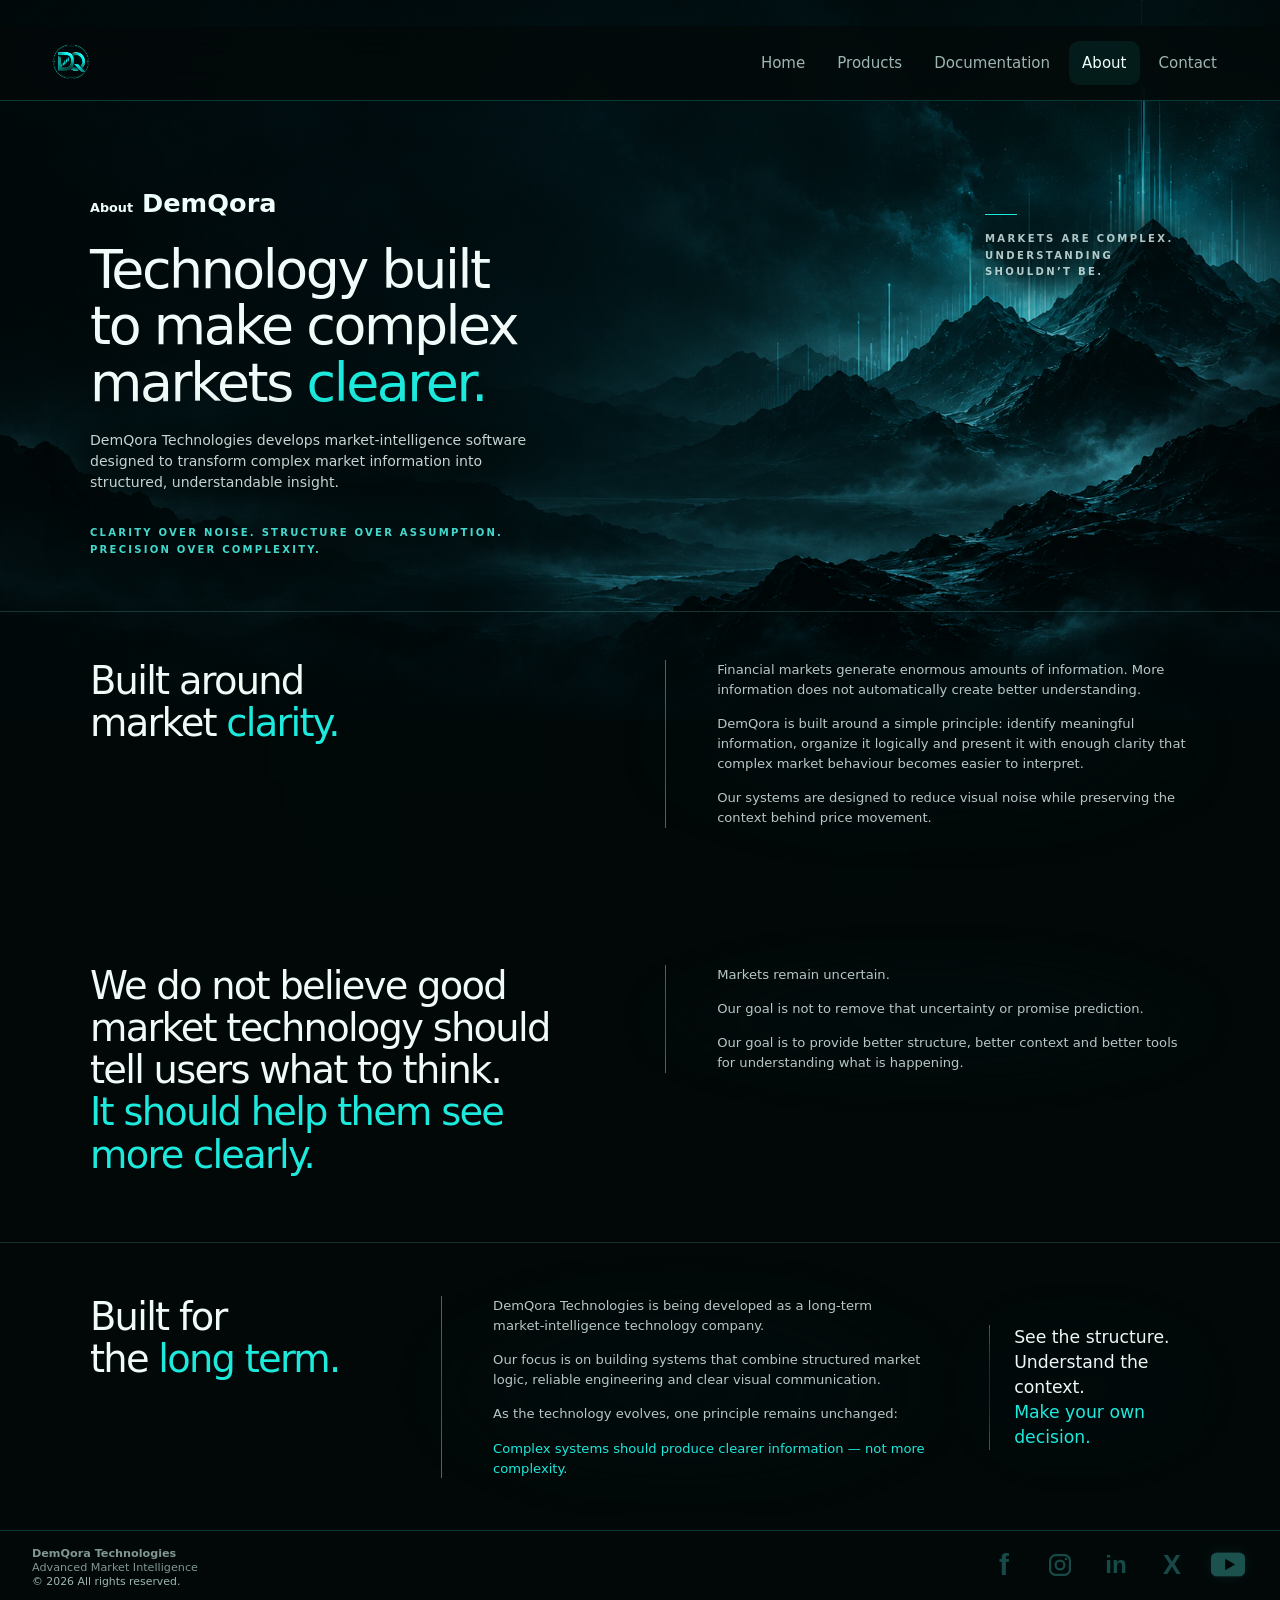
==== commit d905b674: "Fix desktop Products and About backgrounds in place" ====
--- a/about/index.html
+++ b/about/index.html
@@ -20,8 +20,7 @@
   <!-- About-only correction:
        keeps the original cinematic About background from styles.css,
        restores the text clouds, and normalizes the header. -->
-  <link rel="stylesheet" href="../assets/css/about.css?v=202609290045">
-  <link rel="stylesheet" href="../assets/css/mobile.css?v=20260930-desktop-safety">
+  <link rel="stylesheet" href="../assets/css/about.css?v=20260930-fixed-desktop-bg">`n  <link rel="stylesheet" href="../assets/css/mobile.css?v=20260930-fixed-desktop-bg">
 </head>
 
 <body>
@@ -319,36 +318,6 @@
 
 <script src="../assets/js/main.js"></script>
 
-<script>
-(() => {
-  const page = document.querySelector('.about-reference-layout');
-
-  if (!page)
-    return;
-
-  const isMobile = () => window.matchMedia('(max-width: 760px)').matches;
-
-  const updateParallax = () => {
-    if (isMobile()) {
-      page.style.setProperty('--about-parallax', '0px');
-      return;
-    }
-
-    page.style.setProperty(
-      '--about-parallax',
-      (window.scrollY * -0.007).toFixed(1) + 'px'
-    );
-  };
-
-  updateParallax();
-
-  window.addEventListener(
-    'scroll',
-    updateParallax,
-    { passive: true }
-  );
-})();
-</script>
 
 </body>
 </html>
--- a/assets/css/about.css
+++ b/assets/css/about.css
@@ -29,8 +29,18 @@
    Less zoom — preserve full image width
    ========================================================= */
 
-main.about-page.about-reference-layout {
+body:has(> main.about-page.about-reference-layout) {
   background-color: #020808 !important;
+  position: relative;
+  isolation: isolate;
+}
+
+body:has(> main.about-page.about-reference-layout)::before {
+  content: "";
+  position: fixed;
+  inset: 0;
+  z-index: 0;
+  pointer-events: none;
 
   background-image:
     linear-gradient(
@@ -49,7 +59,7 @@
   background-position:
   center top,
   center top,
-  center var(--about-parallax, 0px) !important;
+  center top !important;
 
   background-size:
     100% auto,
@@ -65,6 +75,17 @@
     scroll,
     scroll,
     scroll !important;
+}
+
+main.about-page.about-reference-layout {
+  background: transparent !important;
+}
+
+body:has(> main.about-page.about-reference-layout) .site-header,
+body:has(> main.about-page.about-reference-layout) main,
+body:has(> main.about-page.about-reference-layout) .site-footer {
+  position: relative;
+  z-index: 1;
 }
 
 
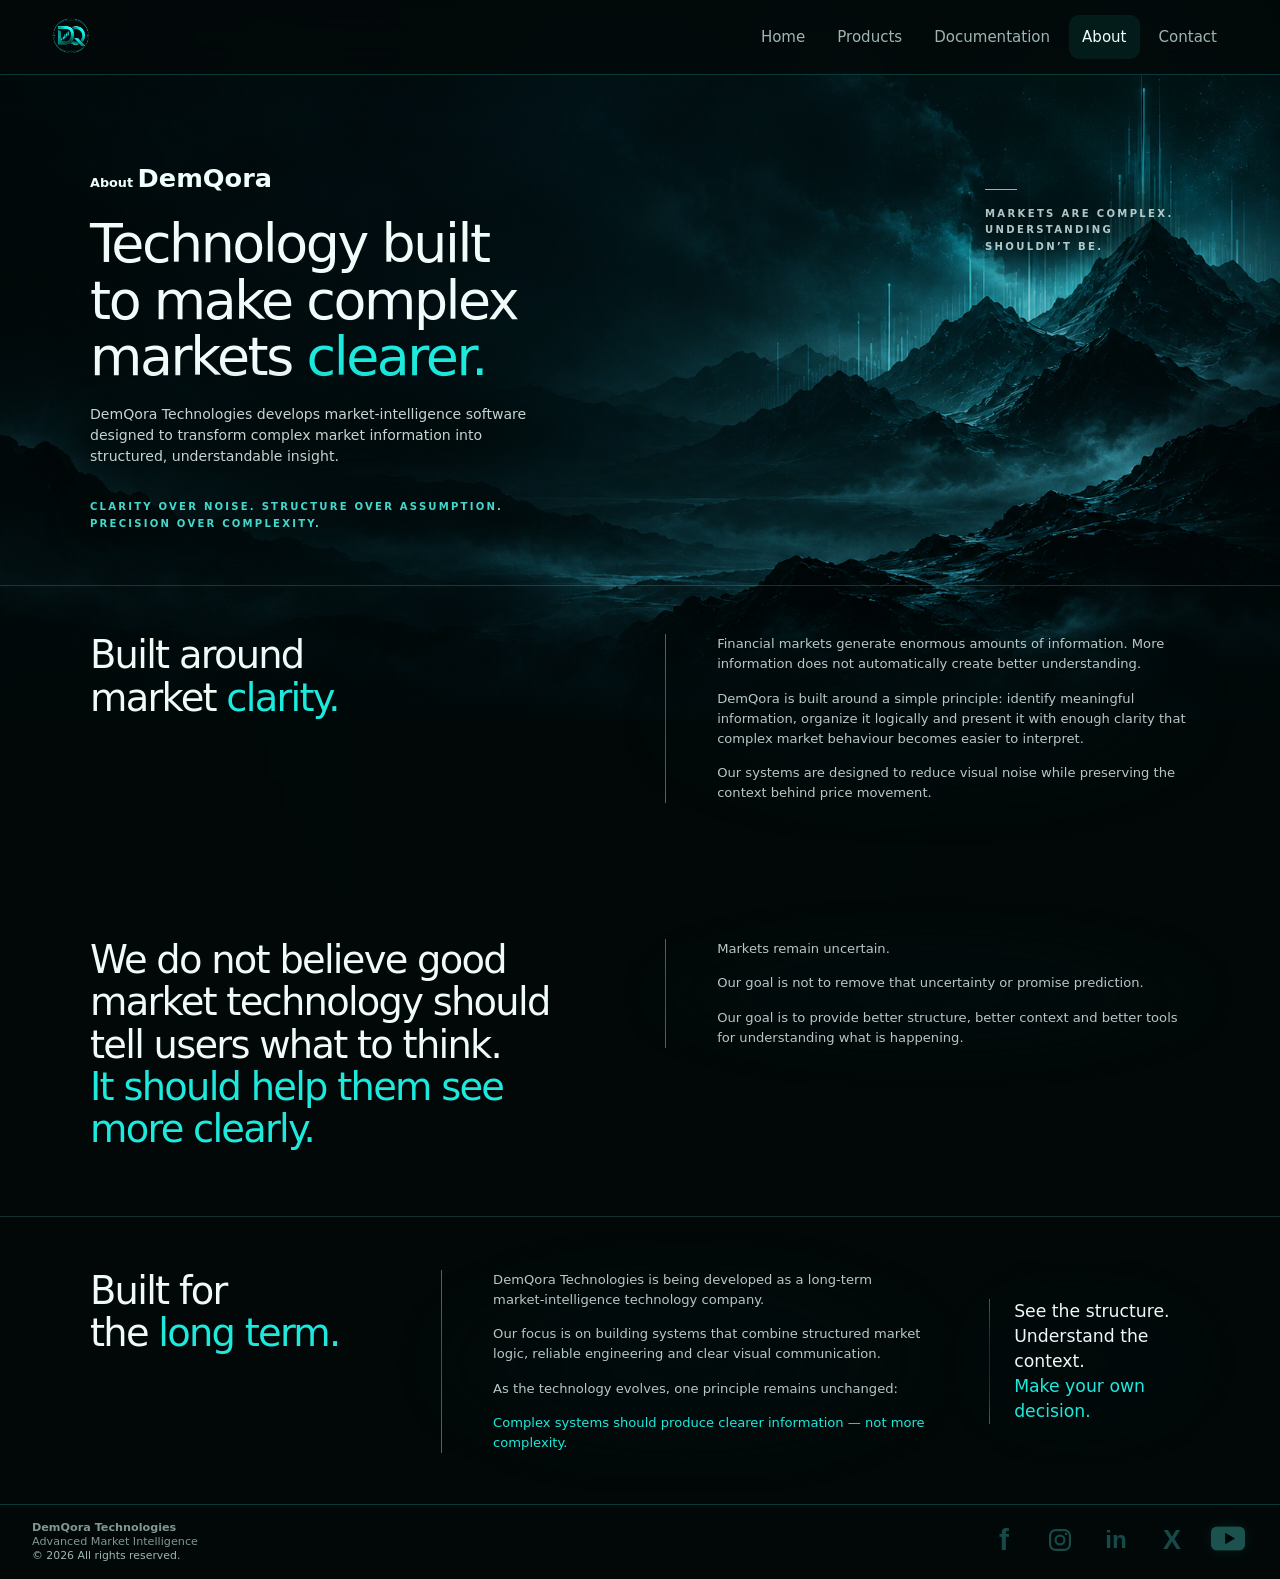
==== commit bbfe698a: "Update index.html" ====
--- a/about/index.html
+++ b/about/index.html
@@ -1,323 +1,662 @@
 <!doctype html>
 <html lang="en">
+
 <head>
+
   <meta charset="utf-8">
-  <meta name="viewport" content="width=device-width, initial-scale=1">
-
-  <title>About | DemQora Technologies</title>
+
+  <meta
+    name="viewport"
+    content="width=device-width, initial-scale=1">
+
+  <title>
+    About | DemQora Technologies
+  </title>
 
   <meta
     name="description"
     content="DemQora Technologies builds market-intelligence systems that turn complex information into clearer understanding.">
 
-  <meta name="theme-color" content="#030909">
-
-  <link rel="icon" href="../assets/img/demqora-logo.png">
+  <meta
+    name="theme-color"
+    content="#030909">
+
+  <link
+    rel="icon"
+    href="../assets/img/demqora-logo.png">
+
 
   <!-- Shared site styles -->
-  <link rel="stylesheet" href="../assets/css/styles.css?v=202609212350">
-
-  <!-- About-only correction:
-       keeps the original cinematic About background from styles.css,
-       restores the text clouds, and normalizes the header. -->
-  <link rel="stylesheet" href="../assets/css/about.css?v=20260930-fixed-desktop-bg">`n  <link rel="stylesheet" href="../assets/css/mobile.css?v=20260930-fixed-desktop-bg">
-</head>
+
+  <link
+    rel="stylesheet"
+    href="../assets/css/styles.css?v=202609212350">
+
+
+  <!-- About page styles -->
+
+  <link
+    rel="stylesheet"
+    href="../assets/css/about.css?v=20260930-about-desktop-fix">
+
+
+  <!-- Shared mobile styles -->
+
+  <link
+    rel="stylesheet"
+    href="../assets/css/mobile.css?v=20260930-desktop-safety">
+
+</head>
+
 
 <body>
 
+
 <header class="site-header">
+
   <div class="container navbar">
+
 
     <a
       class="brand"
       href="../"
       aria-label="DemQora Technologies Home">
+
       <img
         src="../assets/img/demqora-logo.png"
         alt="DemQora DQ logo">
+
     </a>
+
 
     <button
       class="menu-toggle"
       aria-expanded="false"
       aria-controls="main-nav">
+
       Menu
+
     </button>
 
-    <nav id="main-nav" class="nav-links">
+
+    <nav
+      id="main-nav"
+      class="nav-links">
+
 
       <a href="../">
+
         Home
-      </a>
+
+      </a>
+
 
       <div class="nav-products">
 
+
         <a href="../products/">
+
           Products
+
         </a>
 
+
         <div class="submenu">
+
           <a href="../products/ms-1-1/">
+
             MS 1.1 — Market Structure Multi-Timeframe Chart
+
           </a>
+
         </div>
 
+
       </div>
 
+
       <a href="../documentation/">
+
         Documentation
-      </a>
-
-      <a href="./" aria-current="page">
+
+      </a>
+
+
+      <a
+        href="./"
+        aria-current="page">
+
         About
-      </a>
+
+      </a>
+
 
       <a href="../contact/">
+
         Contact
-      </a>
+
+      </a>
+
 
     </nav>
 
+
   </div>
+
 </header>
 
 
+
 <main class="about-page about-reference-layout">
 
+
+
+  <!-- =====================================================
+       HERO
+       ===================================================== -->
+
   <section class="about-cinema-hero">
 
+
     <div class="about-ref-container about-hero-grid">
 
+
       <div class="about-cinema-copy">
 
+
         <div class="about-brand-title">
-          <span class="about-title-word">About</span>
-          <span class="about-title-brand">DemQora</span>
+
+          <span class="about-title-word">
+
+            About
+
+          </span>
+
+          <span class="about-title-brand">
+
+            DemQora
+
+          </span>
+
         </div>
 
+
         <h1>
-          <span>Technology built</span>
-          <span>to make complex</span>
-          <span>markets <em>clearer.</em></span>
+
+          <span>
+
+            Technology built
+
+          </span>
+
+          <span>
+
+            to make complex
+
+          </span>
+
+          <span>
+
+            markets <em>clearer.</em>
+
+          </span>
+
         </h1>
 
-        <p>
+
+        <p>
+
           DemQora Technologies develops market-intelligence software
           designed to transform complex market information into
           structured, understandable insight.
-        </p>
+
+        </p>
+
 
         <p class="about-principle-line">
+
           Clarity over noise. Structure over assumption.<br>
           Precision over complexity.
-        </p>
+
+        </p>
+
 
       </div>
 
 
+
       <aside class="about-hero-note">
 
+
         <span></span>
 
-        <p>
+
+        <p>
+
           Markets are complex.<br>
           Understanding<br>
           shouldn’t be.
-        </p>
+
+        </p>
+
 
       </aside>
 
+
     </div>
 
+
   </section>
 
 
+
+  <!-- =====================================================
+       APPROACH
+       ===================================================== -->
+
   <section class="about-ref-section about-ref-approach">
 
+
     <div class="about-ref-container about-ref-split">
 
+
       <h2>
+
         Built around<br>
         market <em>clarity.</em>
+
       </h2>
 
+
       <div class="about-ref-copy">
 
-        <p>
+
+        <p>
+
           Financial markets generate enormous amounts of information.
           More information does not automatically create better understanding.
-        </p>
-
-        <p>
+
+        </p>
+
+
+        <p>
+
           DemQora is built around a simple principle: identify meaningful
           information, organize it logically and present it with enough
           clarity that complex market behaviour becomes easier to interpret.
-        </p>
-
-        <p>
+
+        </p>
+
+
+        <p>
+
           Our systems are designed to reduce visual noise while preserving
           the context behind price movement.
-        </p>
+
+        </p>
+
 
       </div>
 
+
     </div>
 
+
   </section>
 
 
+
+  <!-- =====================================================
+       PHILOSOPHY
+       ===================================================== -->
+
   <section class="about-ref-section about-ref-philosophy">
 
+
     <div class="about-ref-container about-ref-split">
 
+
       <h2>
-        <span>We do not believe good</span>
-        <span>market technology should</span>
-        <span>tell users what to think.</span>
-        <span><em>It should help them see</em></span>
-        <span><em>more clearly.</em></span>
+
+        <span>
+
+          We do not believe good
+
+        </span>
+
+        <span>
+
+          market technology should
+
+        </span>
+
+        <span>
+
+          tell users what to think.
+
+        </span>
+
+        <span>
+
+          <em>It should help them see</em>
+
+        </span>
+
+        <span>
+
+          <em>more clearly.</em>
+
+        </span>
+
       </h2>
 
+
       <div class="about-ref-copy">
 
-        <p>
+
+        <p>
+
           Markets remain uncertain.
-        </p>
-
-        <p>
+
+        </p>
+
+
+        <p>
+
           Our goal is not to remove that uncertainty or promise prediction.
-        </p>
-
-        <p>
+
+        </p>
+
+
+        <p>
+
           Our goal is to provide better structure, better context and
           better tools for understanding what is happening.
-        </p>
+
+        </p>
+
 
       </div>
 
+
     </div>
 
+
   </section>
 
 
+
+  <!-- =====================================================
+       DIRECTION
+       ===================================================== -->
+
   <section class="about-ref-section about-ref-direction">
 
+
     <div class="about-ref-container about-direction-grid">
 
+
       <h2>
+
         Built for<br>
         the <em>long term.</em>
+
       </h2>
 
+
       <div class="about-ref-copy">
 
-        <p>
+
+        <p>
+
           DemQora Technologies is being developed as a long-term
           market-intelligence technology company.
-        </p>
-
-        <p>
+
+        </p>
+
+
+        <p>
+
           Our focus is on building systems that combine structured
           market logic, reliable engineering and clear visual communication.
-        </p>
-
-        <p>
+
+        </p>
+
+
+        <p>
+
           As the technology evolves, one principle remains unchanged:
-        </p>
+
+        </p>
+
 
         <p class="about-direction-principle">
+
           Complex systems should produce clearer information —
           not more complexity.
-        </p>
+
+        </p>
+
 
       </div>
 
 
+
       <p class="about-decision-line">
+
         See the structure.<br>
+
         Understand the context.<br>
-        <em>Make your own decision.</em>
+
+        <em>
+          Make your own decision.
+        </em>
+
       </p>
 
+
     </div>
 
+
   </section>
 
+
 </main>
 
 
+
+<!-- =========================================================
+     FOOTER
+     ========================================================= -->
+
 <footer class="site-footer">
 
+
   <div class="container footer-row">
 
+
     <div>
 
+
       <strong>
+
         DemQora Technologies
+
       </strong>
 
+
       <div>
+
         Advanced Market Intelligence
+
       </div>
 
+
       <div class="small">
+
         © <span data-year></span> All rights reserved.
+
       </div>
 
+
     </div>
 
 
+
     <div class="social-grid footer-social">
+
 
       <a
         class="social-card"
         href="https://www.facebook.com/DemQora"
         target="_blank"
         rel="noopener">
+
         Facebook
-      </a>
+
+      </a>
+
 
       <a
         class="social-card"
         href="https://www.instagram.com/demqora/"
         target="_blank"
         rel="noopener">
+
         Instagram
-      </a>
+
+      </a>
+
 
       <a
         class="social-card"
         href="https://www.linkedin.com/company/145012898/"
         target="_blank"
         rel="noopener">
+
         LinkedIn
-      </a>
+
+      </a>
+
 
       <a
         class="social-card"
         href="https://x.com/DemQora"
         target="_blank"
         rel="noopener">
+
         X
-      </a>
+
+      </a>
+
 
       <a
         class="social-card"
         href="https://www.youtube.com/@DemQora"
         target="_blank"
         rel="noopener">
+
         YouTube
-      </a>
+
+      </a>
+
 
     </div>
 
+
   </div>
 
+
 </footer>
 
 
+
 <script src="../assets/js/main.js"></script>
 
 
+
+<!-- =========================================================
+     ABOUT DESKTOP PARALLAX
+     ========================================================= -->
+
+<script>
+
+(() => {
+
+  const page =
+    document.querySelector(
+      '.about-reference-layout'
+    );
+
+
+  if (!page)
+    return;
+
+
+  const isMobile = () =>
+    window.matchMedia(
+      '(max-width: 760px)'
+    ).matches;
+
+
+  const updateParallax = () => {
+
+
+    /*
+      Mobile:
+      no JS parallax.
+    */
+
+    if (isMobile()) {
+
+      page.style.setProperty(
+        '--about-parallax',
+        '0px'
+      );
+
+      return;
+
+    }
+
+
+    /*
+      Desktop:
+      deliberately very slow background movement.
+    */
+
+    page.style.setProperty(
+
+      '--about-parallax',
+
+      (window.scrollY * -0.007)
+        .toFixed(1) + 'px'
+
+    );
+
+  };
+
+
+  updateParallax();
+
+
+  window.addEventListener(
+
+    'scroll',
+
+    updateParallax,
+
+    {
+      passive: true
+    }
+
+  );
+
+
+})();
+
+</script>
+
+
 </body>
+
 </html>
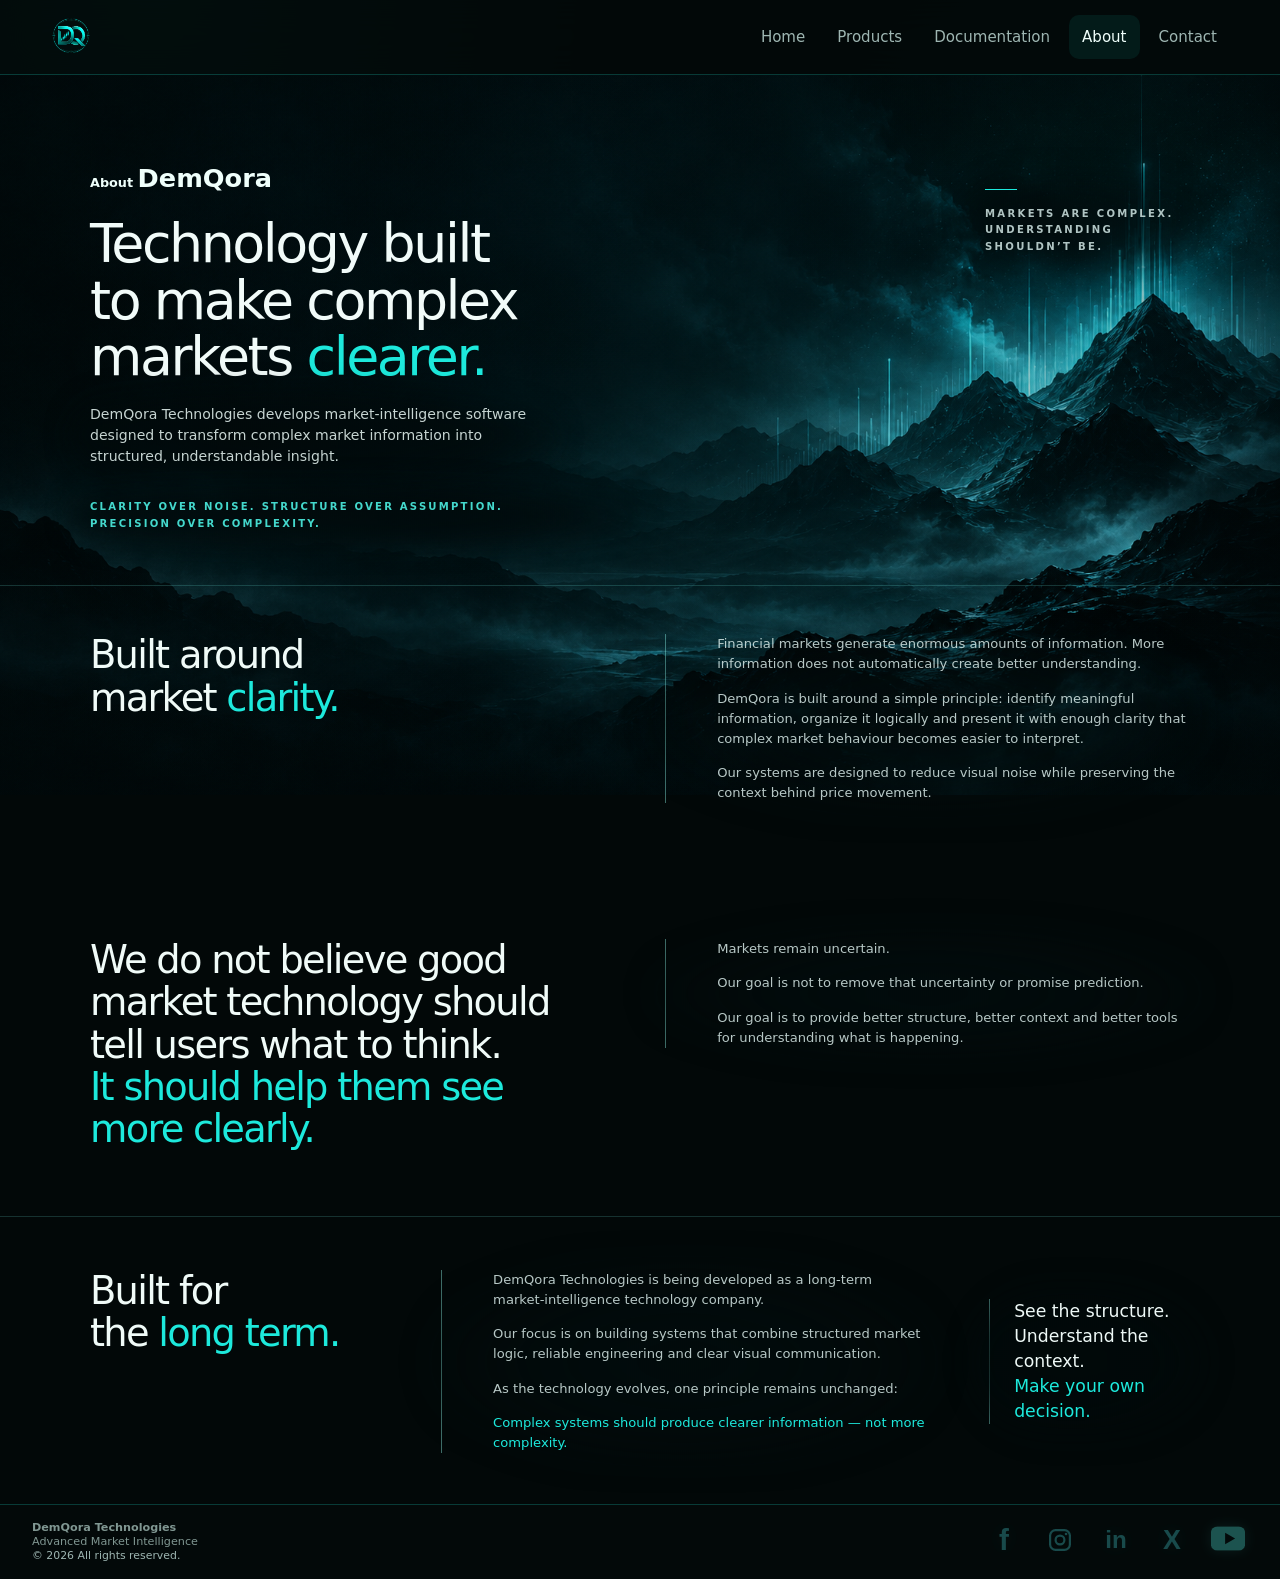
==== commit ff4e0f47: "Update index.html" ====
--- a/about/index.html
+++ b/about/index.html
@@ -9,9 +9,7 @@
     name="viewport"
     content="width=device-width, initial-scale=1">
 
-  <title>
-    About | DemQora Technologies
-  </title>
+  <title>About | DemQora Technologies</title>
 
   <meta
     name="description"
@@ -33,11 +31,11 @@
     href="../assets/css/styles.css?v=202609212350">
 
 
-  <!-- About page styles -->
+  <!-- About styles -->
 
   <link
     rel="stylesheet"
-    href="../assets/css/about.css?v=20260930-about-desktop-fix">
+    href="../assets/css/about.css?v=20260930-about-parallax-3x">
 
 
   <!-- Shared mobile styles -->
@@ -51,6 +49,10 @@
 
 <body>
 
+
+<!-- =========================================================
+     HEADER
+     ========================================================= -->
 
 <header class="site-header">
 
@@ -85,9 +87,7 @@
 
 
       <a href="../">
-
         Home
-
       </a>
 
 
@@ -95,9 +95,7 @@
 
 
         <a href="../products/">
-
           Products
-
         </a>
 
 
@@ -116,9 +114,7 @@
 
 
       <a href="../documentation/">
-
         Documentation
-
       </a>
 
 
@@ -132,9 +128,7 @@
 
 
       <a href="../contact/">
-
         Contact
-
       </a>
 
 
@@ -146,6 +140,10 @@
 </header>
 
 
+
+<!-- =========================================================
+     ABOUT PAGE
+     ========================================================= -->
 
 <main class="about-page about-reference-layout">
 
@@ -167,15 +165,11 @@
         <div class="about-brand-title">
 
           <span class="about-title-word">
-
             About
-
           </span>
 
           <span class="about-title-brand">
-
             DemQora
-
           </span>
 
         </div>
@@ -184,21 +178,15 @@
         <h1>
 
           <span>
-
             Technology built
-
           </span>
 
           <span>
-
             to make complex
-
           </span>
 
           <span>
-
             markets <em>clearer.</em>
-
           </span>
 
         </h1>
@@ -319,33 +307,23 @@
       <h2>
 
         <span>
-
           We do not believe good
-
         </span>
 
         <span>
-
           market technology should
-
         </span>
 
         <span>
-
           tell users what to think.
-
         </span>
 
         <span>
-
           <em>It should help them see</em>
-
         </span>
 
         <span>
-
           <em>more clearly.</em>
-
         </span>
 
       </h2>
@@ -355,9 +333,7 @@
 
 
         <p>
-
           Markets remain uncertain.
-
         </p>
 
 
@@ -445,7 +421,6 @@
       <p class="about-decision-line">
 
         See the structure.<br>
-
         Understand the context.<br>
 
         <em>
@@ -479,16 +454,12 @@
 
 
       <strong>
-
         DemQora Technologies
-
       </strong>
 
 
       <div>
-
         Advanced Market Intelligence
-
       </div>
 
 
@@ -571,17 +542,30 @@
 
 
 
+<!-- =========================================================
+     MAIN JS
+     ========================================================= -->
+
 <script src="../assets/js/main.js"></script>
 
 
 
 <!-- =========================================================
      ABOUT DESKTOP PARALLAX
+     
+     Page scroll = 1.0
+     Background correction = +0.6667
+     
+     Visual background movement:
+     1.0 - 0.6667 = 0.3333
+     
+     Therefore BG moves about 3x slower than page.
      ========================================================= -->
 
 <script>
 
 (() => {
+
 
   const page =
     document.querySelector(
@@ -589,61 +573,116 @@
     );
 
 
-  if (!page)
+  if (!page) {
     return;
-
-
-  const isMobile = () =>
+  }
+
+
+
+  const mobileQuery =
     window.matchMedia(
       '(max-width: 760px)'
-    ).matches;
+    );
+
+
+
+  let ticking = false;
+
 
 
   const updateParallax = () => {
 
 
     /*
-      Mobile:
-      no JS parallax.
+      MOBILE
+
+      No parallax.
+      mobile.css controls the mobile background.
     */
 
-    if (isMobile()) {
+    if (mobileQuery.matches) {
 
       page.style.setProperty(
         '--about-parallax',
         '0px'
       );
 
+      ticking = false;
+
       return;
-
     }
 
 
+
     /*
-      Desktop:
-      deliberately very slow background movement.
+      DESKTOP
+
+      The page itself moves upward at normal scroll speed.
+
+      We move the background image DOWN by approximately
+      2/3 of the scroll distance.
+
+      Result:
+      background visually moves only around 1/3 as fast
+      as the page = approximately 3x slower.
     */
 
+
+    const offset =
+      window.scrollY * 0.6667;
+
+
     page.style.setProperty(
 
       '--about-parallax',
 
-      (window.scrollY * -0.007)
-        .toFixed(1) + 'px'
+      offset.toFixed(1) + 'px'
 
     );
 
+
+    ticking = false;
+
   };
 
 
+
+  const requestParallaxUpdate = () => {
+
+
+    if (ticking) {
+      return;
+    }
+
+
+    ticking = true;
+
+
+    window.requestAnimationFrame(
+      updateParallax
+    );
+
+  };
+
+
+
+  /*
+    Initial position
+  */
+
   updateParallax();
 
 
+
+  /*
+    Scroll
+  */
+
   window.addEventListener(
 
     'scroll',
 
-    updateParallax,
+    requestParallaxUpdate,
 
     {
       passive: true
@@ -652,6 +691,24 @@
   );
 
 
+
+  /*
+    Resize / desktop-mobile transition
+  */
+
+  window.addEventListener(
+
+    'resize',
+
+    requestParallaxUpdate,
+
+    {
+      passive: true
+    }
+
+  );
+
+
 })();
 
 </script>
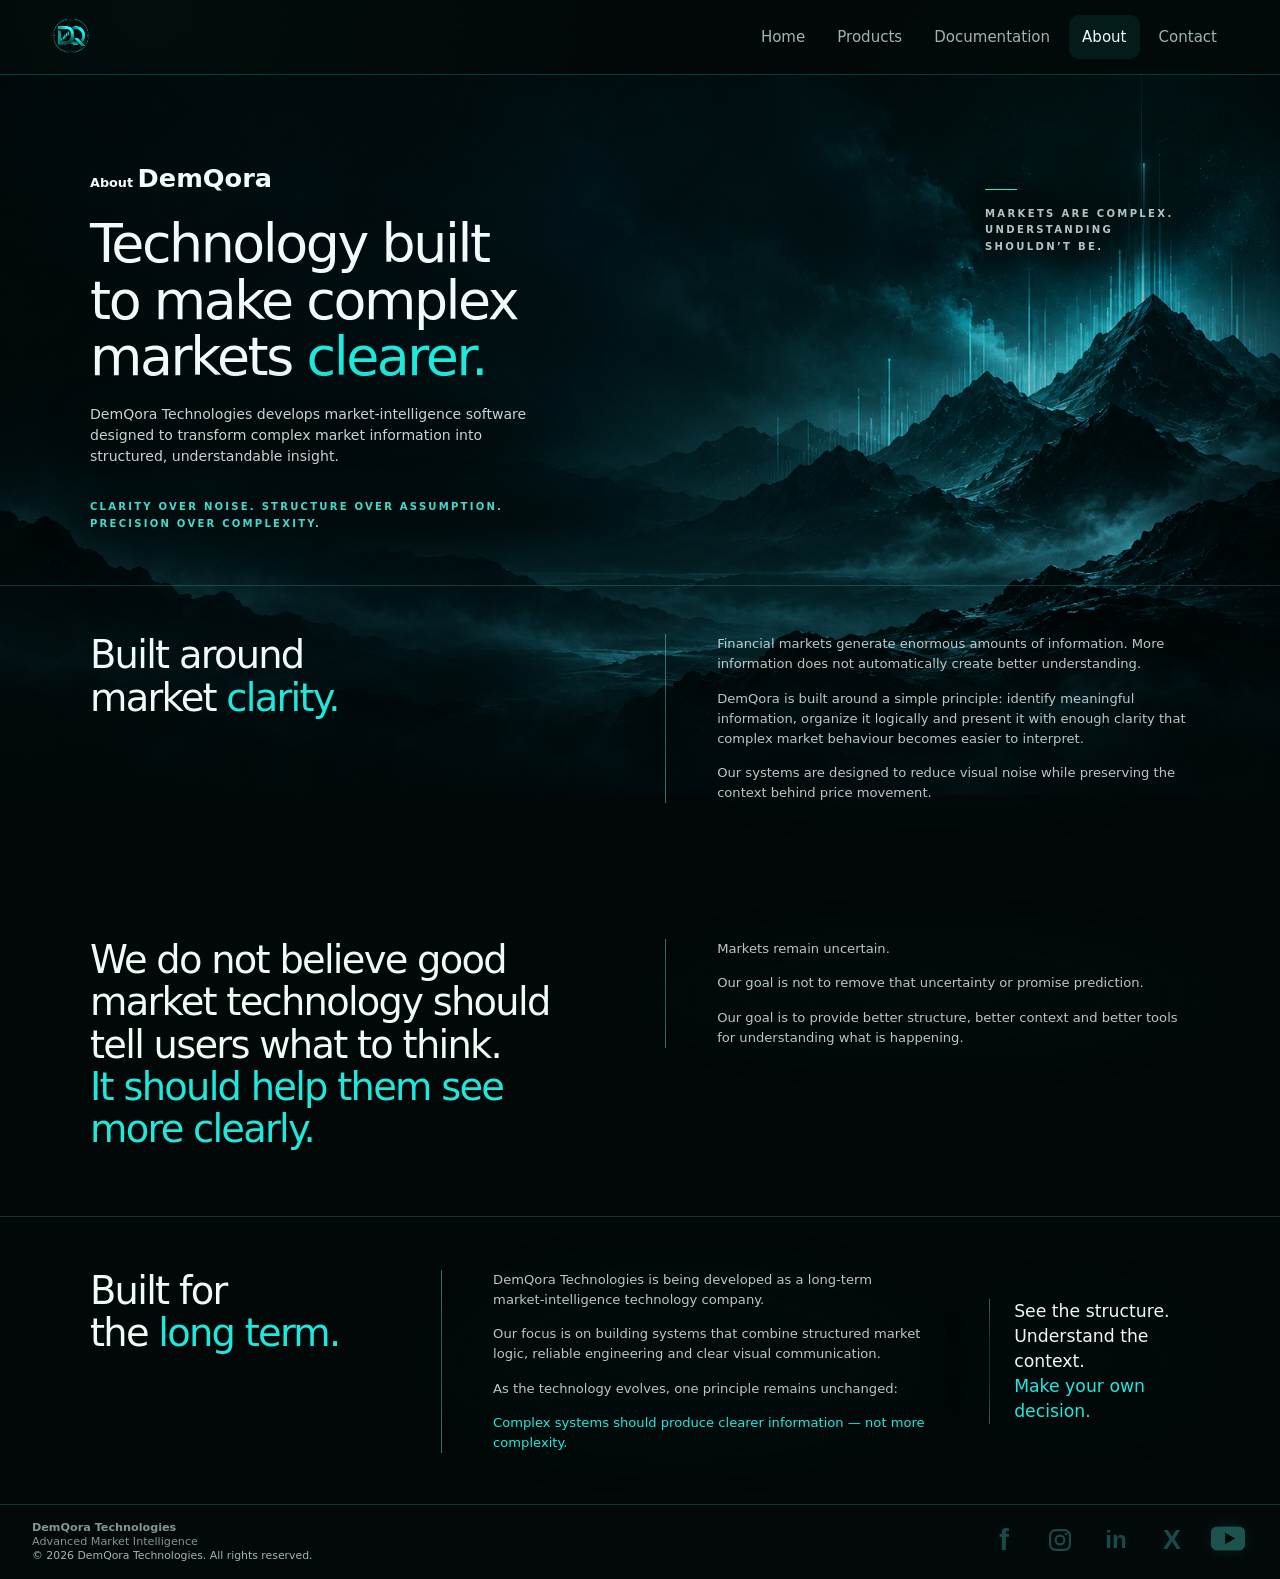
==== commit 1743ac96: "Unify DemQora footer copyright text" ====
--- a/about/index.html
+++ b/about/index.html
@@ -19,9 +19,7 @@
     name="theme-color"
     content="#030909">
 
-  <link
-    rel="icon"
-    href="../assets/img/demqora-logo.png">
+  <link rel="icon" type="image/png" sizes="96x96" href="../assets/img/favicon-96.png?v=20261010-dark">
 
 
   <!-- Shared site styles -->
@@ -465,7 +463,7 @@
 
       <div class="small">
 
-        © <span data-year></span> All rights reserved.
+        © <span data-year></span> DemQora Technologies. All rights reserved.
 
       </div>
 
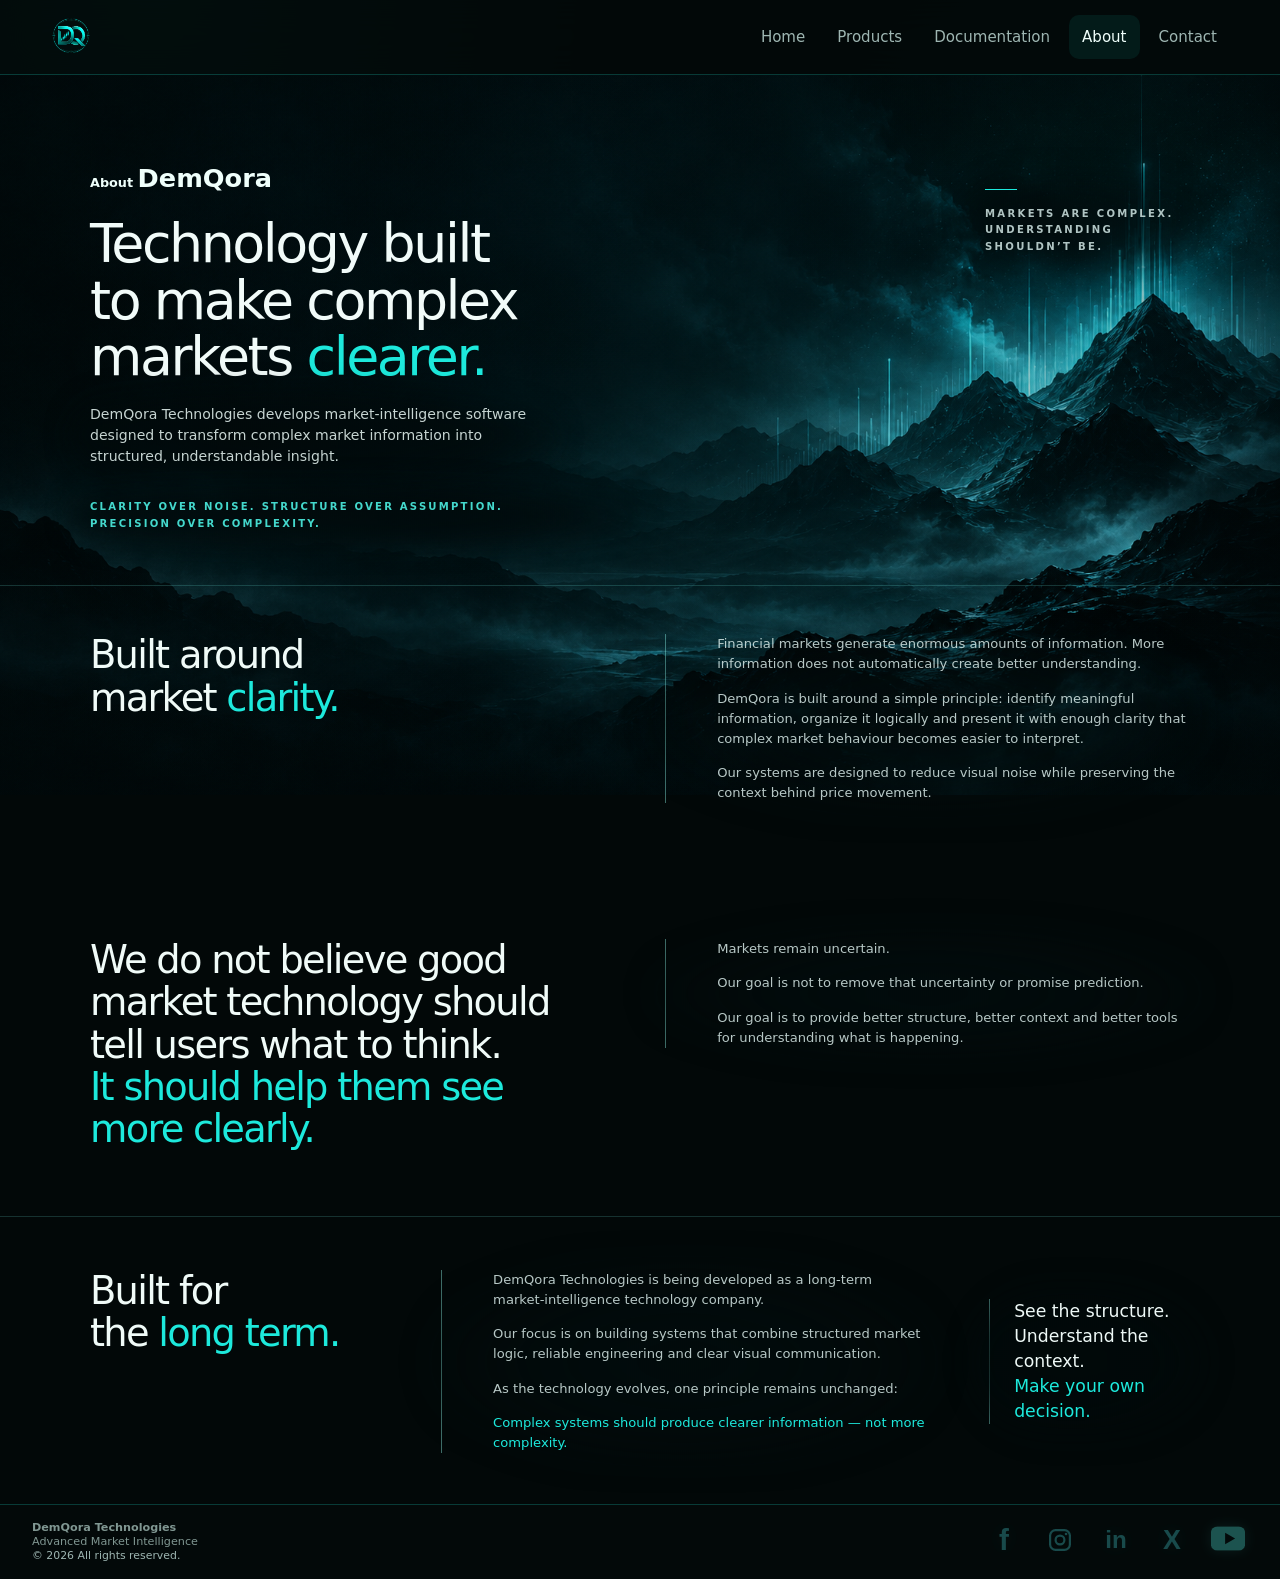
==== commit 2d2c0e25: "Restore original footer copyright text" ====
--- a/about/index.html
+++ b/about/index.html
@@ -463,7 +463,7 @@
 
       <div class="small">
 
-        © <span data-year></span> DemQora Technologies. All rights reserved.
+        © <span data-year></span> All rights reserved.
 
       </div>
 
